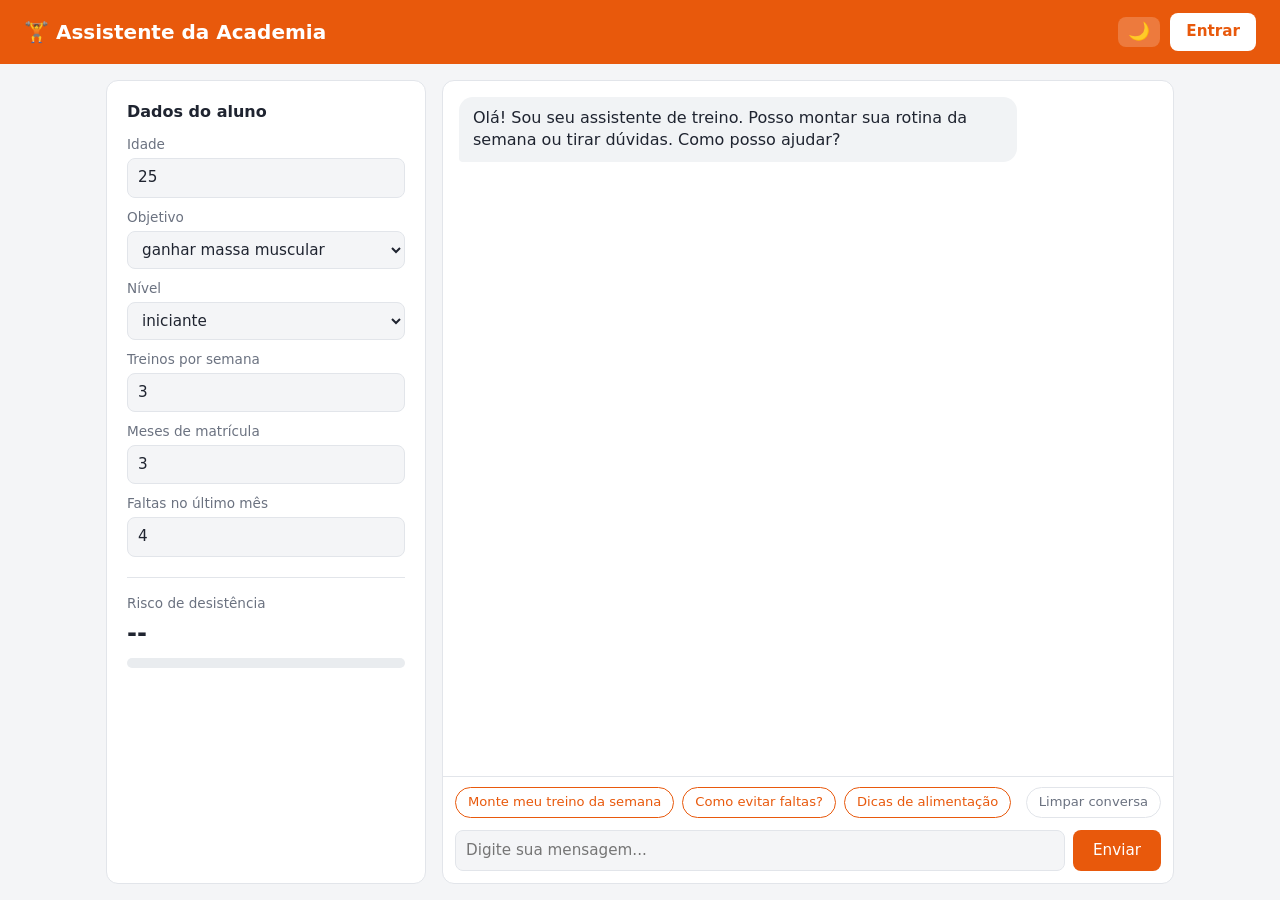
==== public/index.html @ 671bb498 "Criando um arquivo css e js a parte do html, para ter uma manutenção tranquila. O arquivo JS traz no" ====
<!DOCTYPE html>
<html lang="pt-BR">
<head>
<meta charset="UTF-8">
<meta name="viewport" content="width=device-width, initial-scale=1">
<title>Assistente da Academia</title>
<link rel="stylesheet" href="CSS.css">
</head>
<body>
<header>
  <div>🏋️ Assistente da Academia</div>
  <a class="btn btn-claro" href="/teste-auth">Entrar</a>
</header>

<main class="app">
  <aside class="painel">
    <h2>Dados do aluno</h2>

    <label for="idade">Idade</label>
    <input id="idade" type="number" min="14" max="90" value="25">

    <label for="objetivo">Objetivo</label>
    <select id="objetivo">
      <option>ganhar massa muscular</option>
      <option>emagrecer</option>
      <option>condicionamento</option>
      <option>saúde geral</option>
    </select>

    <label for="nivel">Nível</label>
    <select id="nivel">
      <option>iniciante</option>
      <option>intermediário</option>
      <option>avançado</option>
    </select>

    <label for="frequencia_semanal">Treinos por semana</label>
    <input id="frequencia_semanal" type="number" min="0" max="7" value="3">

    <label for="meses_matricula">Meses de matrícula</label>
    <input id="meses_matricula" type="number" min="0" max="120" value="3">

    <label for="faltas_ultimo_mes">Faltas no último mês</label>
    <input id="faltas_ultimo_mes" type="number" min="0" max="30" value="4">

    <div class="risco">
      <div class="risco-rotulo">Risco de desistência</div>
      <div id="riscoTexto" aria-live="polite">--</div>
      <div class="barra"><div id="riscoBarra"></div></div>
    </div>
  </aside>

  <section class="chat">
    <div id="mensagens" aria-live="polite">
      <div class="msg bot">Olá! Sou seu assistente de treino. Posso montar sua rotina da semana ou tirar dúvidas. Como posso ajudar?</div>
    </div>
    <form id="formChat">
      <input id="pergunta" type="text" placeholder="Digite sua mensagem..." autocomplete="off" required aria-label="Mensagem">
      <button id="enviar" type="submit">Enviar</button>
    </form>
  </section>
</main>

<script>
  const camposNumericos = ["idade", "frequencia_semanal", "meses_matricula", "faltas_ultimo_mes"];
  const camposTexto = ["objetivo", "nivel"];
  const historico = [];

  // Lê os campos; devolve null se algum número estiver vazio ou fora do limite
  function lerAluno() {
    const aluno = {};
    for (const id of camposNumericos) {
      const el = document.getElementById(id);
      const valor = Number(el.value);
      if (el.value === "" || Number.isNaN(valor) || valor < Number(el.min) || valor > Number(el.max)) {
        return null;
      }
      aluno[id] = valor;
    }
    for (const id of camposTexto) {
      aluno[id] = document.getElementById(id).value;
    }
    return aluno;
  }

  async function chamarApi(url, corpo) {
    const r = await fetch(url, {
      method: "POST",
      headers: { "Content-Type": "application/json" },
      body: JSON.stringify(corpo)
    });
    let dados = {};
    try { dados = await r.json(); } catch (_) { /* resposta sem JSON */ }
    return { ok: r.ok, dados };
  }

  function mostrarRisco(risco) {
    const texto = document.getElementById("riscoTexto");
    const barra = document.getElementById("riscoBarra");
    if (typeof risco !== "number" || Number.isNaN(risco)) {
      texto.textContent = "--";
      barra.style.width = "0";
      return;
    }
    const pct = Math.max(0, Math.min(100, Math.round(risco * 100)));
    texto.textContent = pct + "%";
    barra.style.width = pct + "%";
    barra.style.background = pct > 60 ? "#e03131" : pct > 35 ? "#f59f00" : "#2f9e44";
  }

  async function atualizarRisco() {
    const aluno = lerAluno();
    if (!aluno) { mostrarRisco(null); return; }
    try {
      const { ok, dados } = await chamarApi("/api/risco", { aluno });
      mostrarRisco(ok ? dados.risco : null);
    } catch (_) {
      mostrarRisco(null);
    }
  }

  function adicionarMensagem(texto, tipo) {
    const div = document.createElement("div");
    div.className = "msg " + tipo;
    div.textContent = texto;            // textContent evita injeção de HTML
    const area = document.getElementById("mensagens");
    area.appendChild(div);
    area.scrollTop = area.scrollHeight;
    return div;
  }

  document.getElementById("formChat").addEventListener("submit", async (e) => {
    e.preventDefault();
    const campo = document.getElementById("pergunta");
    const botao = document.getElementById("enviar");
    const texto = campo.value.trim();
    if (!texto) return;

    const aluno = lerAluno();
    if (!aluno) {
      adicionarMensagem("Confira os dados do aluno: há campos vazios ou fora do limite.", "bot erro");
      return;
    }

    adicionarMensagem(texto, "user");
    historico.push({ role: "user", content: texto });
    campo.value = "";
    botao.disabled = true;
    const aguardando = adicionarMensagem("Pensando...", "bot");

    try {
      const { ok, dados } = await chamarApi("/api/chat", { aluno, historico });
      if (!ok) throw new Error(dados.erro || "Erro no servidor");
      aguardando.textContent = dados.resposta;
      historico.push({ role: "assistant", content: dados.resposta });
      mostrarRisco(dados.risco);
    } catch (err) {
      aguardando.textContent = "Ops, algo deu errado: " + err.message;
      aguardando.classList.add("erro");
      historico.pop();                  // remove a pergunta que não foi respondida
    } finally {
      botao.disabled = false;
      campo.focus();
      document.getElementById("mensagens").scrollTop = document.getElementById("mensagens").scrollHeight;
    }
  });

  [...camposNumericos, ...camposTexto].forEach(id => {
    const el = document.getElementById(id);
    el.addEventListener("change", atualizarRisco);
    el.addEventListener("input", atualizarRisco);
  });
  atualizarRisco();
</script>
<script src="visual.js"></script>
</body>
</html>
---- public/CSS.css ----
/* ===== Base ===== */
:root {
  --laranja: #e8590c;
  --laranja-escuro: #c24a08;
  --fundo: #f4f5f7;
  --card: #ffffff;
  --borda: #e2e5ea;
  --texto: #1f2430;
  --suave: #6b7280;
  --altura-topo: 64px;
}

* { box-sizing: border-box; }

body {
  margin: 0;
  min-height: 100vh;
  display: flex;
  flex-direction: column;
  font-family: system-ui, -apple-system, "Segoe UI", Roboto, sans-serif;
  background: var(--fundo);
  color: var(--texto);
  line-height: 1.4;
}

h2 { font-size: 1rem; margin: 0 0 12px; }

label {
  display: block;
  font-size: 0.85rem;
  color: var(--suave);
  margin: 10px 0 4px;
}

input, select {
  width: 100%;
  padding: 8px 10px;
  border: 1px solid var(--borda);
  border-radius: 8px;
  background: var(--fundo);
  color: var(--texto);
  font: inherit;
  font-size: 0.95rem;
}

input:focus-visible, select:focus-visible, button:focus-visible, .btn:focus-visible {
  outline: 2px solid var(--laranja);
  outline-offset: 2px;
}

/* ===== Botões ===== */
button, .btn {
  display: inline-block;
  background: var(--laranja);
  color: #fff;
  border: 0;
  border-radius: 8px;
  padding: 10px 20px;
  font: inherit;
  font-size: 0.95rem;
  text-align: center;
  text-decoration: none;
  cursor: pointer;
}
button:hover, .btn:hover { background: var(--laranja-escuro); }
button:disabled { opacity: .6; cursor: not-allowed; }

.btn-claro { background: #fff; color: var(--laranja); font-weight: 600; padding: 8px 16px; }
.btn-claro:hover { background: #fff3ea; }

.btn-secundario { background: var(--suave); }
.btn-secundario:hover { background: #4b5563; }

/* ===== Topo ===== */
header {
  height: var(--altura-topo);
  background: var(--laranja);
  color: #fff;
  padding: 0 24px;
  font-size: 1.25rem;
  font-weight: 600;
  display: flex;
  justify-content: space-between;
  align-items: center;
  flex-shrink: 0;
}

/* ===== Página principal (chat) ===== */
main.app {
  flex: 1;
  width: 100%;
  max-width: 1100px;
  margin: 0 auto;
  padding: 16px;
  display: grid;
  grid-template-columns: 320px 1fr;
  gap: 16px;
  height: calc(100vh - var(--altura-topo));
  height: calc(100dvh - var(--altura-topo));
  min-height: 0;
}

.painel, .chat, .card {
  background: var(--card);
  border: 1px solid var(--borda);
  border-radius: 12px;
}

.painel { padding: 20px; overflow-y: auto; }

.risco { margin-top: 20px; padding-top: 16px; border-top: 1px solid var(--borda); }
.risco-rotulo { font-size: 0.85rem; color: var(--suave); }
#riscoTexto { font-size: 1.5rem; font-weight: 700; margin: 4px 0 8px; }
.barra { height: 10px; background: #e9ecef; border-radius: 999px; overflow: hidden; }
#riscoBarra { height: 100%; width: 0; background: #2f9e44; border-radius: 999px; transition: width .3s, background .3s; }

.chat { display: flex; flex-direction: column; min-height: 0; overflow: hidden; }

#mensagens {
  flex: 1;
  min-height: 0;
  overflow-y: auto;
  padding: 16px;
  display: flex;
  flex-direction: column;
  gap: 10px;
}

.msg {
  max-width: 80%;
  padding: 10px 14px;
  border-radius: 14px;
  white-space: pre-wrap;
  overflow-wrap: anywhere;
}
.msg.bot { align-self: flex-start; background: #f1f3f5; border-bottom-left-radius: 4px; }
.msg.user { align-self: flex-end; background: var(--laranja); color: #fff; border-bottom-right-radius: 4px; }
.msg.erro { background: #fee2e2; color: #991b1b; }

#formChat {
  display: flex;
  gap: 8px;
  padding: 12px;
  border-top: 1px solid var(--borda);
}
#formChat input { flex: 1; width: auto; }

/* ===== Página de autenticação ===== */
main.auth {
  width: 100%;
  max-width: 500px;
  margin: 30px auto;
  padding: 0 16px;
}
.card { padding: 20px; margin-bottom: 20px; }
.card button { width: 100%; margin-top: 10px; }
.card button.btn-secundario { width: auto; margin-top: 6px; }
.card input { margin-bottom: 10px; }

.feedback { margin-top: 10px; padding: 10px 12px; border-radius: 8px; font-size: 0.9rem; display: none; }
.feedback.sucesso { background: #dcfce7; color: #166534; border: 1px solid #86efac; }
.feedback.erro { background: #fee2e2; color: #991b1b; border: 1px solid #fca5a5; }
.feedback.processando { background: #eef2ff; color: #3730a3; border: 1px solid #c7d2fe; }

.aviso { font-size: 0.8rem; color: var(--suave); margin-top: 20px; border-top: 1px solid var(--borda); padding-top: 12px; font-style: italic; }

/* ===== Celular ===== */
@media (max-width: 760px) {
  header { padding: 0 16px; font-size: 1.05rem; }
  main.app { grid-template-columns: 1fr; height: auto; }
  .painel { overflow: visible; }
  .chat { height: 70vh; min-height: 420px; }
  .msg { max-width: 90%; }
}

/* ===== Melhorias visuais (visual.js) ===== */
.acoes { display: flex; align-items: center; gap: 10px; }
.btn-icone { background: rgba(255,255,255,.2); padding: 6px 10px; font-size: 1.1rem; line-height: 1; }
.btn-icone:hover { background: rgba(255,255,255,.35); }

#mensagens { scroll-behavior: smooth; }
.msg { animation: entrar .25s ease-out; }
@keyframes entrar { from { opacity: 0; transform: translateY(6px); } to { opacity: 1; transform: none; } }

/* "digitando..." com três pontinhos */
.msg.digitando { font-size: 0; min-width: 64px; }
.msg.digitando::after {
  content: "● ● ●";
  font-size: 0.9rem;
  letter-spacing: 2px;
  color: var(--suave);
  animation: piscar 1.2s infinite;
}
@keyframes piscar { 0%, 100% { opacity: .25; } 50% { opacity: 1; } }

/* Nível de risco */
.risco-nivel { margin-top: 8px; font-size: 0.85rem; font-weight: 600; min-height: 1.2em; }
.risco-nivel.nivel-baixo { color: #2f9e44; }
.risco-nivel.nivel-moderado { color: #e67700; }
.risco-nivel.nivel-alto { color: #e03131; }

/* Sugestões rápidas */
.sugestoes { display: flex; flex-wrap: wrap; gap: 8px; padding: 10px 12px 0; border-top: 1px solid var(--borda); }
.chip {
  background: transparent;
  color: var(--laranja);
  border: 1px solid var(--laranja);
  border-radius: 999px;
  padding: 5px 12px;
  font-size: 0.82rem;
}
.chip:hover { background: var(--laranja); color: #fff; }
.chip-limpar { margin-left: auto; color: var(--suave); border-color: var(--borda); }
.chip-limpar:hover { background: var(--suave); border-color: var(--suave); }
.sugestoes + #formChat { border-top: 0; }

/* Tema escuro */
:root[data-tema="escuro"] {
  --fundo: #14161b;
  --card: #1d2027;
  --borda: #2f343e;
  --texto: #e7e9ee;
  --suave: #9aa1ae;
  color-scheme: dark;
}
:root[data-tema="escuro"] .msg.bot { background: #2a2e37; }
:root[data-tema="escuro"] .msg.erro { background: #4a1d1d; color: #fecaca; }
:root[data-tema="escuro"] .barra { background: #2f343e; }
:root[data-tema="escuro"] .btn-claro { background: #fff; }

@media (prefers-reduced-motion: reduce) {
  .msg, .msg.digitando::after { animation: none; }
  #riscoBarra { transition: none; }
  #mensagens { scroll-behavior: auto; }
}
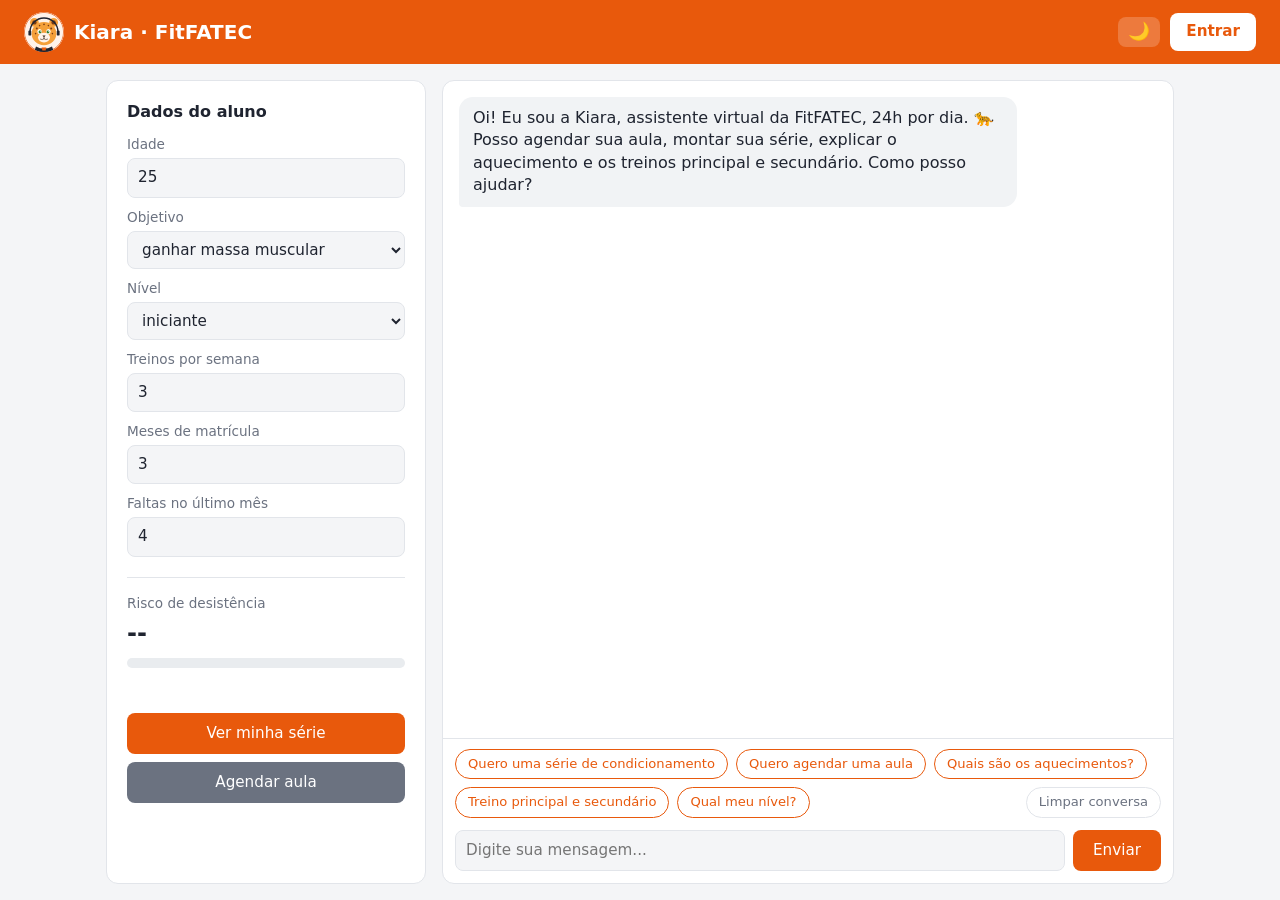
==== commit a2ab873d: "O que foi mudado no projeto FitFATEC e por quê" ====
--- a/public/index.html
+++ b/public/index.html
@@ -3,12 +3,12 @@
 <head>
 <meta charset="UTF-8">
 <meta name="viewport" content="width=device-width, initial-scale=1">
-<title>Assistente da Academia</title>
+<title>Kiara — Assistente Virtual FitFATEC</title>
 <link rel="stylesheet" href="CSS.css">
 </head>
 <body>
 <header>
-  <div>🏋️ Assistente da Academia</div>
+  <div class="marca"><img src="img/kiara.svg" alt="Kiara, mascote da FitFATEC" width="40" height="40"> <span>Kiara · FitFATEC</span></div>
   <a class="btn btn-claro" href="/teste-auth">Entrar</a>
 </header>
 
@@ -48,11 +48,16 @@
       <div id="riscoTexto" aria-live="polite">--</div>
       <div class="barra"><div id="riscoBarra"></div></div>
     </div>
+
+    <div class="acoes-painel">
+      <button type="button" id="btnSerie">Ver minha série</button>
+      <button type="button" id="btnAgendar" class="btn-secundario">Agendar aula</button>
+    </div>
   </aside>
 
   <section class="chat">
     <div id="mensagens" aria-live="polite">
-      <div class="msg bot">Olá! Sou seu assistente de treino. Posso montar sua rotina da semana ou tirar dúvidas. Como posso ajudar?</div>
+      <div class="msg bot">Oi! Eu sou a Kiara, assistente virtual da FitFATEC, 24h por dia. 🐆 Posso agendar sua aula, montar sua série, explicar o aquecimento e os treinos principal e secundário. Como posso ajudar?</div>
     </div>
     <form id="formChat">
       <input id="pergunta" type="text" placeholder="Digite sua mensagem..." autocomplete="off" required aria-label="Mensagem">
@@ -172,6 +177,104 @@
   });
   atualizarRisco();
 </script>
+
+<dialog id="dlgAgenda" aria-labelledby="tituloAgenda">
+  <form id="formAgenda" method="dialog">
+    <h2 id="tituloAgenda">Agendar aula</h2>
+    <label for="agMatricula">Matrícula</label>
+    <input id="agMatricula" type="text" inputmode="numeric" pattern="\d{4,12}" placeholder="Ex.: 20260001" required>
+    <label for="agData">Data</label>
+    <input id="agData" type="date" required>
+    <label for="agModalidade">Modalidade</label>
+    <select id="agModalidade">
+      <option>musculação</option><option>funcional</option><option>aeróbico</option>
+    </select>
+    <label for="agHorario">Horário</label>
+    <select id="agHorario" required><option value="">Escolha a data primeiro</option></select>
+    <div id="agMsg" class="feedback" role="status"></div>
+    <div class="botoes-dialog">
+      <button type="submit" id="agConfirmar">Confirmar</button>
+      <button type="button" id="agFechar" class="btn-secundario">Fechar</button>
+    </div>
+  </form>
+</dialog>
+
+<script>
+  // ---- Minha série (aquecimento + treino principal + secundário) ----
+  function formatarSerie(s) {
+    const linhas = x => x.exercicios.map(e =>
+      "• " + e.exercicio + ": " + e.series + "x " + e.repeticoes + (e.descanso_s ? " (descanso " + e.descanso_s + "s)" : "")).join("\n");
+    const aq = s.aquecimento.map(a => "• " + a.nome + " (" + a.duracao_min + " min)").join("\n");
+    return "Sua série (" + s.nivel + " · " + s.objetivo + "):\n\nAquecimento:\n" + aq +
+      "\n\nTreino principal — " + s.principal.foco + ":\n" + linhas(s.principal) +
+      "\n\nTreino secundário — " + s.secundario.foco + ":\n" + linhas(s.secundario);
+  }
+  document.getElementById("btnSerie").addEventListener("click", async () => {
+    const aluno = lerAluno();
+    if (!aluno) { adicionarMensagem("Confira os dados do aluno: há campos vazios ou fora do limite.", "bot erro"); return; }
+    try {
+      const r = await fetch("/api/serie?nivel=" + encodeURIComponent(aluno.nivel) + "&objetivo=" + encodeURIComponent(aluno.objetivo));
+      adicionarMensagem(formatarSerie(await r.json()), "bot");
+    } catch (_) { adicionarMensagem("Não consegui buscar sua série agora.", "bot erro"); }
+  });
+
+  // ---- Agendar aula ----
+  const dlg = document.getElementById("dlgAgenda");
+  const agData = document.getElementById("agData");
+  const agHorario = document.getElementById("agHorario");
+  const agMsg = document.getElementById("agMsg");
+
+  function iso(d) { return d.getFullYear() + "-" + String(d.getMonth() + 1).padStart(2, "0") + "-" + String(d.getDate()).padStart(2, "0"); }
+  function feedback(txt, tipo) { agMsg.textContent = txt; agMsg.className = "feedback " + tipo; agMsg.style.display = txt ? "block" : "none"; }
+
+  async function carregarHorarios() {
+    if (!agData.value) return;
+    agHorario.innerHTML = "<option value=''>Carregando...</option>";
+    try {
+      const r = await fetch("/api/horarios?data=" + agData.value);
+      const d = await r.json();
+      if (!r.ok) throw new Error(d.erro);
+      agHorario.innerHTML = "";
+      d.horarios.forEach(h => {
+        const o = document.createElement("option");
+        o.value = h.horario;
+        o.textContent = h.horario + (h.vagas ? " — " + h.vagas + " vagas" : " — lotado");
+        o.disabled = h.vagas === 0;
+        agHorario.appendChild(o);
+      });
+    } catch (e) {
+      agHorario.innerHTML = "<option value=''>Indisponível</option>";
+      feedback(e.message || "Erro ao consultar horários.", "erro");
+    }
+  }
+
+  document.getElementById("btnAgendar").addEventListener("click", () => {
+    const hoje = new Date(), max = new Date(); max.setDate(max.getDate() + 30);
+    agData.min = iso(hoje); agData.max = iso(max);
+    feedback("", "");
+    dlg.showModal();
+  });
+  document.getElementById("agFechar").addEventListener("click", () => dlg.close());
+  agData.addEventListener("change", carregarHorarios);
+
+  document.getElementById("formAgenda").addEventListener("submit", async (e) => {
+    e.preventDefault();
+    const botao = document.getElementById("agConfirmar");
+    botao.disabled = true;
+    try {
+      const { ok, dados } = await chamarApi("/api/agendar", {
+        matricula: document.getElementById("agMatricula").value.trim(),
+        data: agData.value,
+        horario: agHorario.value,
+        modalidade: document.getElementById("agModalidade").value
+      });
+      if (!ok) throw new Error(dados.erro || "Erro ao agendar.");
+      dlg.close();
+      adicionarMensagem(dados.mensagem + " Te espero lá! 🐆", "bot");
+    } catch (err) { feedback(err.message, "erro"); }
+    finally { botao.disabled = false; }
+  });
+</script>
 <script src="visual.js"></script>
 </body>
 </html>
--- a/public/CSS.css
+++ b/public/CSS.css
@@ -233,3 +233,13 @@
   #riscoBarra { transition: none; }
   #mensagens { scroll-behavior: auto; }
 }
+
+/* ===== Kiara (persona) e agendamento ===== */
+.marca { display: flex; align-items: center; gap: 10px; }
+.marca img { border-radius: 50%; background: #fff; }
+.acoes-painel { display: grid; gap: 8px; margin-top: 20px; }
+dialog { border: 1px solid var(--borda); border-radius: 12px; background: var(--card); color: var(--texto); padding: 20px; width: min(420px, 92vw); }
+dialog::backdrop { background: rgba(0, 0, 0, .5); }
+dialog h2 { margin-bottom: 4px; }
+.botoes-dialog { display: flex; gap: 8px; margin-top: 14px; }
+.botoes-dialog button { flex: 1; }
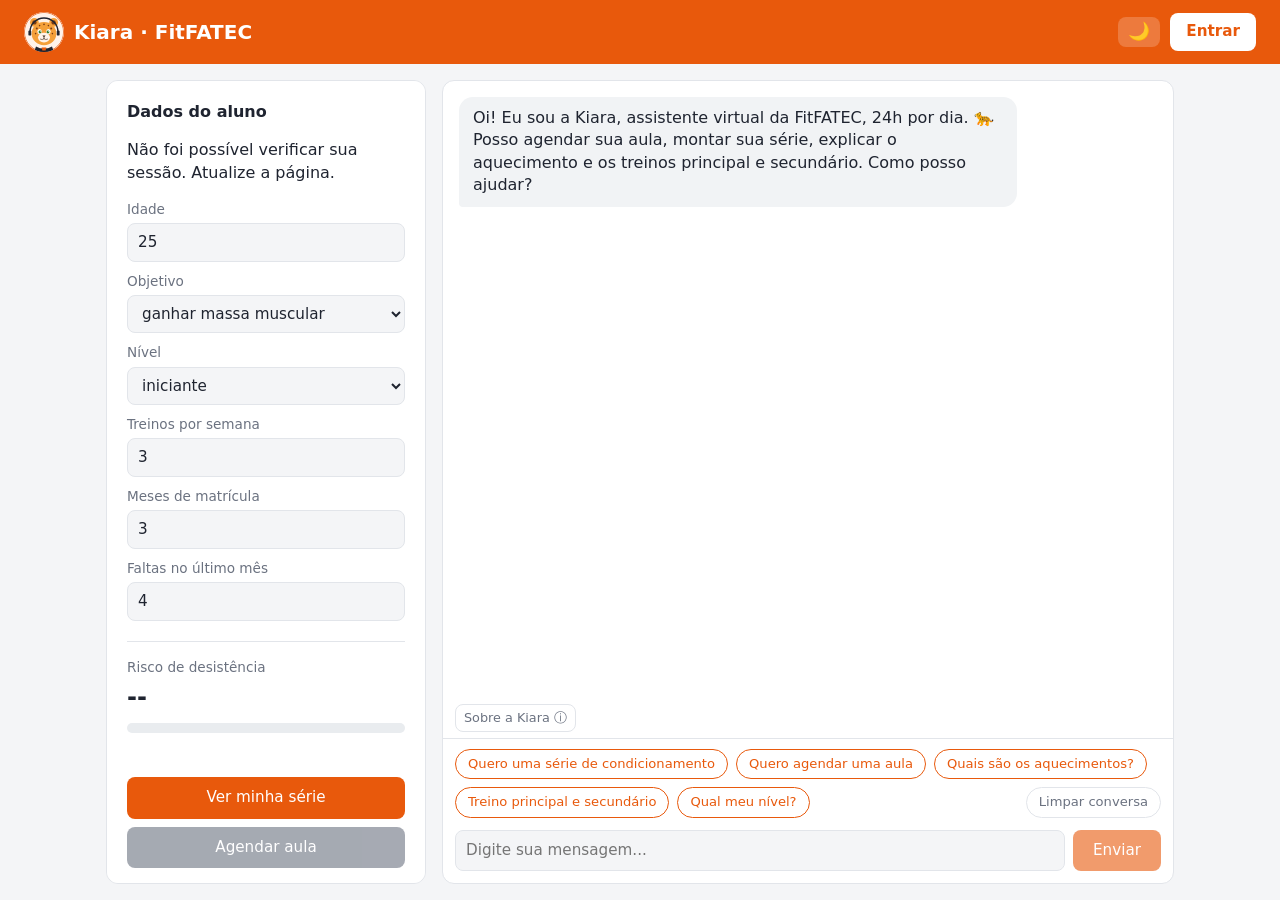
==== commit 9c6f362b: "Refatora estrutura do FitFATEC e aprimora assistente Kiara" ====
--- a/public/index.html
+++ b/public/index.html
@@ -5,16 +5,18 @@
 <meta name="viewport" content="width=device-width, initial-scale=1">
 <title>Kiara — Assistente Virtual FitFATEC</title>
 <link rel="stylesheet" href="CSS.css">
+<link rel="stylesheet" href="kiara-ajustes.css">
 </head>
 <body>
 <header>
   <div class="marca"><img src="img/kiara.svg" alt="Kiara, mascote da FitFATEC" width="40" height="40"> <span>Kiara · FitFATEC</span></div>
-  <a class="btn btn-claro" href="/teste-auth">Entrar</a>
+  <a class="btn btn-claro" id="linkConta" href="/conta">Entrar</a>
 </header>
 
 <main class="app">
   <aside class="painel">
     <h2>Dados do aluno</h2>
+    <p id="estadoSessao" role="status">Verificando sua sessão...</p>
 
     <label for="idade">Idade</label>
     <input id="idade" type="number" min="14" max="90" value="25">
@@ -51,7 +53,7 @@
 
     <div class="acoes-painel">
       <button type="button" id="btnSerie">Ver minha série</button>
-      <button type="button" id="btnAgendar" class="btn-secundario">Agendar aula</button>
+      <button type="button" id="btnAgendar" class="btn-secundario" disabled>Agendar aula</button>
     </div>
   </aside>
 
@@ -59,9 +61,13 @@
     <div id="mensagens" aria-live="polite">
       <div class="msg bot">Oi! Eu sou a Kiara, assistente virtual da FitFATEC, 24h por dia. 🐆 Posso agendar sua aula, montar sua série, explicar o aquecimento e os treinos principal e secundário. Como posso ajudar?</div>
     </div>
+    <div class="informacoes-kiara">
+      <button type="button" id="btnSobreKiara" class="btn-sobre-kiara" aria-haspopup="dialog">Sobre a Kiara <span aria-hidden="true">ⓘ</span></button>
+      <span id="modoKiara" role="status" aria-live="polite" hidden></span>
+    </div>
     <form id="formChat">
       <input id="pergunta" type="text" placeholder="Digite sua mensagem..." autocomplete="off" required aria-label="Mensagem">
-      <button id="enviar" type="submit">Enviar</button>
+      <button id="enviar" type="submit" disabled>Enviar</button>
     </form>
   </section>
 </main>
@@ -70,6 +76,36 @@
   const camposNumericos = ["idade", "frequencia_semanal", "meses_matricula", "faltas_ultimo_mes"];
   const camposTexto = ["objetivo", "nivel"];
   const historico = [];
+  let usuarioSessao = null;
+
+  async function carregarSessao() {
+    const status = document.getElementById("estadoSessao");
+    const link = document.getElementById("linkConta");
+    const enviar = document.getElementById("enviar");
+    const agendar = document.getElementById("btnAgendar");
+    try {
+      const r = await fetch("/api/me", { credentials: "same-origin" });
+      const d = await r.json();
+      usuarioSessao = r.ok ? d.usuario : null;
+      if (usuarioSessao) {
+        status.textContent = "Olá, " + usuarioSessao.nome +
+          "! Matrícula: " + (usuarioSessao.matricula || "em atualização");
+        link.textContent = "Minha conta";
+        enviar.disabled = false;
+        agendar.disabled = false;
+      } else {
+        status.textContent = "Entre na sua conta para conversar e agendar aulas.";
+        link.textContent = "Entrar";
+        enviar.disabled = true;
+        agendar.disabled = true;
+      }
+    } catch (_) {
+      usuarioSessao = null;
+      status.textContent = "Não foi possível verificar sua sessão. Atualize a página.";
+      enviar.disabled = true;
+      agendar.disabled = true;
+    }
+  }
 
   // Lê os campos; devolve null se algum número estiver vazio ou fora do limite
   function lerAluno() {
@@ -129,8 +165,11 @@
     div.className = "msg " + tipo;
     div.textContent = texto;            // textContent evita injeção de HTML
     const area = document.getElementById("mensagens");
+    // A nova resposta não deve arrancar o usuário de mensagens antigas.
+    const estavaNoFim = area.scrollHeight - area.scrollTop - area.clientHeight < 120;
     area.appendChild(div);
-    area.scrollTop = area.scrollHeight;
+    // Se o próprio usuário enviou uma mensagem, ele espera vê-la no fim.
+    if (tipo === "user" || estavaNoFim) area.scrollTop = area.scrollHeight;
     return div;
   }
 
@@ -140,6 +179,10 @@
     const botao = document.getElementById("enviar");
     const texto = campo.value.trim();
     if (!texto) return;
+    if (!usuarioSessao) {
+      adicionarMensagem("Faça login para conversar com a Kiara.", "bot erro");
+      return;
+    }
 
     const aluno = lerAluno();
     if (!aluno) {
@@ -152,21 +195,38 @@
     campo.value = "";
     botao.disabled = true;
     const aguardando = adicionarMensagem("Pensando...", "bot");
-
-    try {
+    const indicadorModo = document.getElementById("modoKiara");
+    indicadorModo.hidden = true; // não mostrar o estado da resposta anterior enquanto processa
+
+    try {
+      // Limita o histórico para evitar mensagens enormes e manter o chat responsivo.
+      if (historico.length > 20) historico.splice(0, historico.length - 20);
       const { ok, dados } = await chamarApi("/api/chat", { aluno, historico });
-      if (!ok) throw new Error(dados.erro || "Erro no servidor");
+      if (!ok) {
+        if (dados.erro === "Não autenticado.") {
+          await carregarSessao();
+        }
+        throw new Error(dados.erro || "Erro no servidor");
+      }
       aguardando.textContent = dados.resposta;
       historico.push({ role: "assistant", content: dados.resposta });
       mostrarRisco(dados.risco);
+      const estadoKiara = document.getElementById("modoKiara");
+      // Indicador da resposta recebida. Não atribui Gemini a respostas locais.
+      // Informações sobre fornecedores de IA ficam em "Sobre a Kiara".
+      const comIa = dados.modo === "gemini";
+      estadoKiara.hidden = false;
+      estadoKiara.dataset.modo = comIa ? "ia" : "offline";
+      estadoKiara.textContent = comIa ? "IA ativa" : "Modo offline";
     } catch (err) {
       aguardando.textContent = "Ops, algo deu errado: " + err.message;
       aguardando.classList.add("erro");
       historico.pop();                  // remove a pergunta que não foi respondida
     } finally {
-      botao.disabled = false;
+      botao.disabled = !usuarioSessao;
       campo.focus();
-      document.getElementById("mensagens").scrollTop = document.getElementById("mensagens").scrollHeight;
+      // A rolagem do histórico é administrada pelo visual.js,
+      // respeitando quem está lendo mensagens anteriores.
     }
   });
 
@@ -176,13 +236,21 @@
     el.addEventListener("input", atualizarRisco);
   });
   atualizarRisco();
+  carregarSessao();
 </script>
+
+<dialog id="dlgSobreKiara" aria-labelledby="tituloSobreKiara" class="dlg-sobre-kiara">
+  <h2 id="tituloSobreKiara">Sobre a Kiara</h2>
+  <p>A Kiara é a assistente virtual criada para o projeto FitFATEC. Sua experiência, integração com o sistema e seleção de exercícios são desenvolvidas pela equipe do projeto.</p>
+  <p>Para conversar, ela utiliza modelos de inteligência artificial Gemini, fornecidos pelo Google, e uma biblioteca licenciada de exercícios. Quando a IA não está disponível, pode utilizar respostas predefinidas.</p>
+  <p>As sugestões de treino não substituem orientação profissional. Os exercícios incluídos no catálogo ampliado seguem os avisos de licença e atribuição documentados no projeto.</p>
+  <button type="button" id="fecharSobreKiara">Fechar</button>
+</dialog>
 
 <dialog id="dlgAgenda" aria-labelledby="tituloAgenda">
   <form id="formAgenda" method="dialog">
     <h2 id="tituloAgenda">Agendar aula</h2>
-    <label for="agMatricula">Matrícula</label>
-    <input id="agMatricula" type="text" inputmode="numeric" pattern="\d{4,12}" placeholder="Ex.: 20260001" required>
+    <p id="agAluno" role="status">Sua conta será identificada automaticamente.</p>
     <label for="agData">Data</label>
     <input id="agData" type="date" required>
     <label for="agModalidade">Modalidade</label>
@@ -200,6 +268,10 @@
 </dialog>
 
 <script>
+  const sobreKiara = document.getElementById("dlgSobreKiara");
+  document.getElementById("btnSobreKiara").addEventListener("click", () => sobreKiara.showModal());
+  document.getElementById("fecharSobreKiara").addEventListener("click", () => sobreKiara.close());
+
   // ---- Minha série (aquecimento + treino principal + secundário) ----
   function formatarSerie(s) {
     const linhas = x => x.exercicios.map(e =>
@@ -249,6 +321,9 @@
   }
 
   document.getElementById("btnAgendar").addEventListener("click", () => {
+    if (!usuarioSessao) { adicionarMensagem("Entre na sua conta para agendar uma aula.", "bot erro"); return; }
+    document.getElementById("agAluno").textContent = "Agendamento para " +
+      usuarioSessao.nome + " (matrícula " + (usuarioSessao.matricula || "indisponível") + ")";
     const hoje = new Date(), max = new Date(); max.setDate(max.getDate() + 30);
     agData.min = iso(hoje); agData.max = iso(max);
     feedback("", "");
@@ -263,7 +338,6 @@
     botao.disabled = true;
     try {
       const { ok, dados } = await chamarApi("/api/agendar", {
-        matricula: document.getElementById("agMatricula").value.trim(),
         data: agData.value,
         horario: agHorario.value,
         modalidade: document.getElementById("agModalidade").value
--- a/public/kiara-ajustes.css
+++ b/public/kiara-ajustes.css
@@ -0,0 +1,90 @@
+/* Estado técnico simplificado, sem perder a transparência da autoria da IA. */
+.informacoes-kiara { padding: 0 12px 6px; display: flex; justify-content: space-between; gap: 12px; align-items: center; }
+.btn-sobre-kiara { color: var(--suave); font-size: .8rem; padding: 4px 8px; border: 1px solid var(--borda); background: transparent; }
+.btn-sobre-kiara:hover { background: var(--fundo); color: var(--texto); }
+#modoKiara:not([hidden]) { font-size: .8rem; color: var(--suave); }
+.dlg-sobre-kiara { width: min(90vw, 480px); padding: 22px; border: 1px solid var(--borda); border-radius: 12px; background: var(--card); color: var(--texto); }
+.dlg-sobre-kiara::backdrop { background: rgba(0,0,0,.65); }
+
+#modoKiara[data-modo="ia"]::before { content: "● "; color: #3fb86d; }
+#modoKiara[data-modo="offline"]::before { content: "● "; color: #e6aa4d; }
+
+
+/* ===== Chat ancorado: somente o histórico rola ===== */
+/* Esta folha é carregada apenas na página inicial (index.html). */
+@media (min-width: 761px) {
+  body {
+    height: 100vh;
+    height: 100dvh;
+    min-height: 0;
+    overflow: hidden; /* a página inteira não desce a cada resposta */
+  }
+  main.app {
+    flex: 1 1 auto;
+    height: auto;
+    min-height: 0;
+    grid-template-rows: minmax(0, 1fr);
+  }
+  main.app > .painel,
+  main.app > .chat {
+    height: 100%;
+    min-height: 0;
+  }
+  main.app > .painel {
+    overflow-y: auto; /* independente do chat */
+    overscroll-behavior: contain;
+  }
+}
+
+.chat {
+  display: flex;
+  flex-direction: column;
+  min-height: 0;
+  overflow: hidden;
+}
+.mensagens-viewport {
+  flex: 1 1 auto;
+  min-height: 0;
+  min-width: 0;
+  position: relative;
+  display: flex;
+  overflow: hidden;
+}
+.chat #mensagens {
+  flex: 1 1 auto;
+  height: 100%;
+  min-height: 0;
+  min-width: 0;
+  overflow-y: auto;
+  overscroll-behavior-y: contain;
+  scroll-behavior: auto; /* apenas o botão Voltar à conversa anima a rolagem */
+}
+.chat #mensagens .msg { flex-shrink: 0; }
+.chat .informacoes-kiara,
+.chat .sugestoes,
+.chat #formChat { flex: 0 0 auto; }
+.chat .sugestoes { max-height: 110px; overflow-y: auto; }
+
+.btn-voltar-fim {
+  position: absolute;
+  bottom: 14px;
+  right: 20px;
+  z-index: 2;
+  width: auto;
+  padding: 7px 13px;
+  border-radius: 999px;
+  border: 1px solid var(--laranja);
+  color: var(--texto);
+  background: var(--card);
+  box-shadow: 0 2px 10px rgba(0,0,0,.14);
+  font-size: .82rem;
+}
+.btn-voltar-fim:hover { color: white; background: var(--laranja); }
+.btn-voltar-fim[hidden] { display: none !important; }
+
+@media (max-width: 760px) {
+  /* Na tela pequena, os dados do aluno continuam acessíveis acima do chat.
+     O histórico nunca aumenta a altura da página por novas mensagens. */
+  .chat { height: min(74dvh, 760px); min-height: 430px; }
+  .chat .sugestoes { max-height: 94px; }
+}
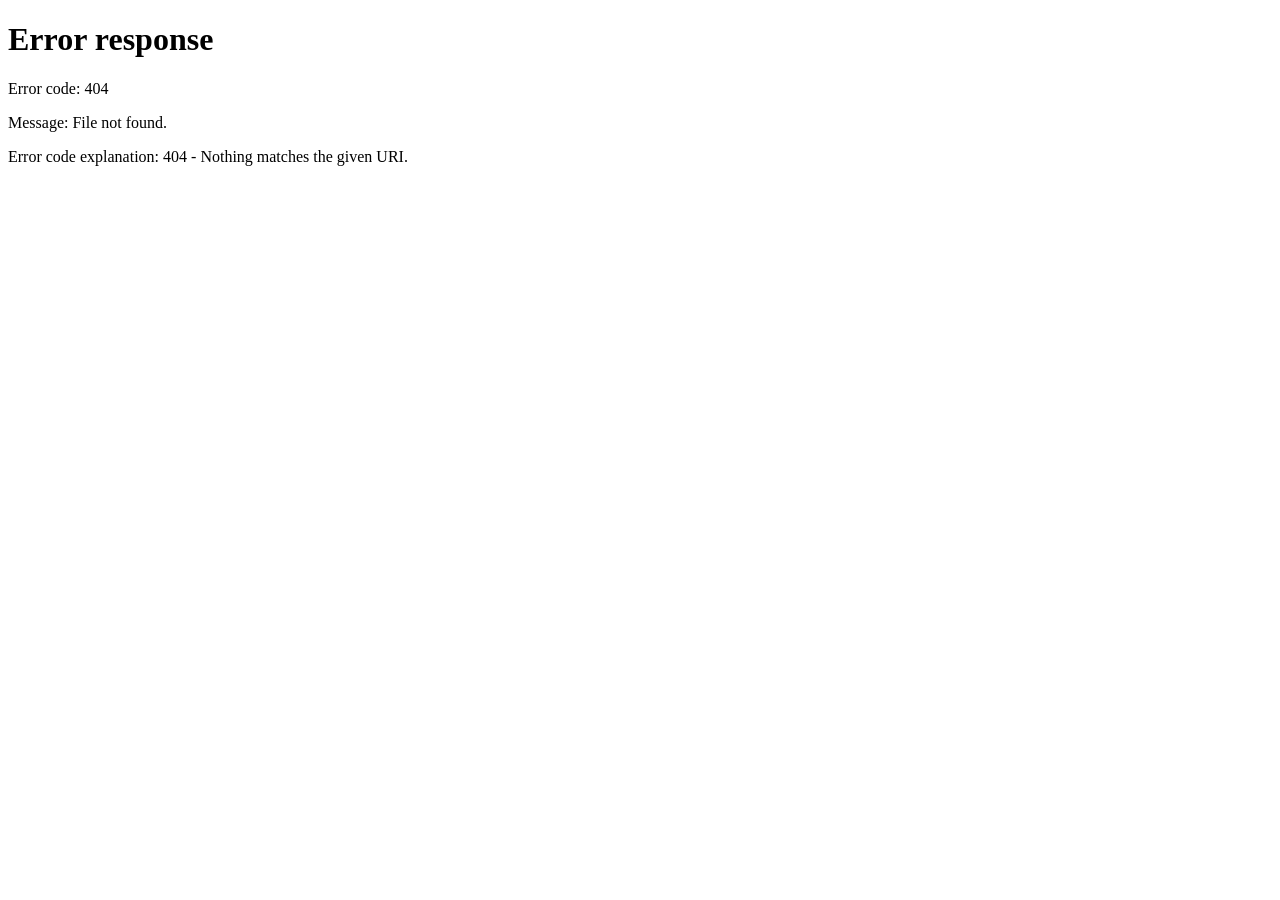
==== commit f5ec7f6b: "construcao das interfaces visuais, criacao das telas novas, agendament, treinos, login, cadastro, pe" ====
--- a/public/index.html
+++ b/public/index.html
@@ -1,354 +1,295 @@
 <!DOCTYPE html>
 <html lang="pt-BR">
 <head>
-<meta charset="UTF-8">
-<meta name="viewport" content="width=device-width, initial-scale=1">
-<title>Kiara — Assistente Virtual FitFATEC</title>
-<link rel="stylesheet" href="CSS.css">
-<link rel="stylesheet" href="kiara-ajustes.css">
+  <meta charset="UTF-8">
+  <meta name="viewport" content="width=device-width, initial-scale=1">
+  <title>Início — FitFATEC</title>
+  <link rel="stylesheet" href="CSS.css">
+  <link rel="stylesheet" href="kiara-ajustes.css">
+  <script src="visual.js" defer></script>
 </head>
 <body>
-<header>
-  <div class="marca"><img src="img/kiara.svg" alt="Kiara, mascote da FitFATEC" width="40" height="40"> <span>Kiara · FitFATEC</span></div>
-  <a class="btn btn-claro" id="linkConta" href="/conta">Entrar</a>
+
+<header class="fit-navbar">
+  <div class="fit-nav-left">
+    <a href="/index.html" class="fit-brand">
+      <img src="img/kiara-logo.png" alt="Kiara">
+      <span><span class="brand-fit">Fit</span><span class="brand-fatec">FATEC</span></span>
+    </a>
+    <div class="fit-divider-v"></div>
+    <nav class="fit-nav-links">
+      <a href="/index.html" class="fit-nav-link ativo">
+        <svg viewBox="0 0 24 24" fill="none" stroke-width="2"><path d="M3 10.5L12 3l9 7.5V20a1 1 0 0 1-1 1h-5v-6H9v6H4a1 1 0 0 1-1-1v-9.5z"/></svg>
+        Início
+      </a>
+      <a href="/pages/perfil.html" class="fit-nav-link">
+        <svg viewBox="0 0 24 24" fill="none" stroke-width="2"><path d="M20 21v-2a4 4 0 0 0-4-4H8a4 4 0 0 0-4 4v2"/><circle cx="12" cy="7" r="4"/></svg>
+        Meu perfil
+      </a>
+      <a href="/pages/treinos.html" class="fit-nav-link">
+        <svg viewBox="0 0 24 24" fill="none" stroke-width="2"><path d="M6.5 6.5v11M17.5 6.5v11M3 9v6M21 9v6M6.5 12h11"/></svg>
+        Meus treinos
+      </a>
+      <a href="/pages/agendamentos.html" class="fit-nav-link">
+        <svg viewBox="0 0 24 24" fill="none" stroke-width="2"><rect x="3" y="4" width="18" height="18" rx="2"/><line x1="16" y1="2" x2="16" y2="6"/><line x1="8" y1="2" x2="8" y2="6"/><line x1="3" y1="10" x2="21" y2="10"/></svg>
+        Agendamentos
+      </a>
+    </nav>
+  </div>
+  <div class="fit-nav-right">
+    <div class="fit-divider-v"></div>
+    <a id="navAuthBtn" href="/pages/conta.html" class="fit-btn-auth">
+      <svg width="16" height="16" viewBox="0 0 24 24" fill="none" stroke="currentColor" stroke-width="2"><path d="M15 3h4a2 2 0 0 1 2 2v14a2 2 0 0 1-2 2h-4"/><polyline points="10 17 15 12 10 7"/><line x1="15" y1="12" x2="3" y2="12"/></svg>
+      <span>Entrar</span>
+    </a>
+  </div>
 </header>
 
-<main class="app">
-  <aside class="painel">
-    <h2>Dados do aluno</h2>
-    <p id="estadoSessao" role="status">Verificando sua sessão...</p>
-
-    <label for="idade">Idade</label>
-    <input id="idade" type="number" min="14" max="90" value="25">
-
-    <label for="objetivo">Objetivo</label>
-    <select id="objetivo">
-      <option>ganhar massa muscular</option>
-      <option>emagrecer</option>
-      <option>condicionamento</option>
-      <option>saúde geral</option>
-    </select>
-
-    <label for="nivel">Nível</label>
-    <select id="nivel">
-      <option>iniciante</option>
-      <option>intermediário</option>
-      <option>avançado</option>
-    </select>
-
-    <label for="frequencia_semanal">Treinos por semana</label>
-    <input id="frequencia_semanal" type="number" min="0" max="7" value="3">
-
-    <label for="meses_matricula">Meses de matrícula</label>
-    <input id="meses_matricula" type="number" min="0" max="120" value="3">
-
-    <label for="faltas_ultimo_mes">Faltas no último mês</label>
-    <input id="faltas_ultimo_mes" type="number" min="0" max="30" value="4">
-
-    <div class="risco">
-      <div class="risco-rotulo">Risco de desistência</div>
-      <div id="riscoTexto" aria-live="polite">--</div>
-      <div class="barra"><div id="riscoBarra"></div></div>
-    </div>
-
-    <div class="acoes-painel">
-      <button type="button" id="btnSerie">Ver minha série</button>
-      <button type="button" id="btnAgendar" class="btn-secundario" disabled>Agendar aula</button>
-    </div>
-  </aside>
-
+<main class="fit-container fit-grid-3col">
+  <!-- COLUNA ESQUERDA -->
+  <section class="fit-col-stack">
+    <div class="fit-card">
+      <div class="fit-card-header">
+        <h2 class="fit-card-title">
+          <svg width="20" height="20" viewBox="0 0 24 24" fill="none" stroke-width="2"><path d="M20 21v-2a4 4 0 0 0-4-4H8a4 4 0 0 0-4 4v2"/><circle cx="12" cy="7" r="4"/></svg>
+          Dados do aluno
+        </h2>
+      </div>
+
+      <div class="fit-info-row">
+        <svg class="fit-info-icon" viewBox="0 0 24 24" fill="none" stroke="currentColor" stroke-width="1.8"><rect x="3" y="5" width="18" height="14" rx="2"/><circle cx="9" cy="11" r="2"/><path d="M6 15c.7-1.5 2-2 3-2s2.3.5 3 2"/><line x1="14" y1="10" x2="18" y2="10"/><line x1="14" y1="14" x2="18" y2="14"/></svg>
+        <div class="fit-info-body">
+          <label class="fit-label" for="alunoMatricula">Matrícula</label>
+          <div class="fit-input-with-icon">
+            <input type="text" id="alunoMatricula" readonly value="20260001" style="padding-left:12px; padding-right:36px;">
+            <button type="button" class="right-btn" title="Copiar matrícula" onclick="FitApp.ui.copiarTexto(document.getElementById('alunoMatricula').value, this)">
+              <svg width="16" height="16" viewBox="0 0 24 24" fill="none" stroke="currentColor" stroke-width="2"><rect x="9" y="9" width="13" height="13" rx="2"/><path d="M5 15H4a2 2 0 0 1-2-2V4a2 2 0 0 1 2-2h9a2 2 0 0 1 2 2v1"/></svg>
+            </button>
+          </div>
+        </div>
+      </div>
+
+      <div class="fit-info-row">
+        <svg class="fit-info-icon" viewBox="0 0 24 24" fill="none" stroke="currentColor" stroke-width="1.8"><circle cx="12" cy="12" r="9"/><circle cx="12" cy="12" r="5"/><circle cx="12" cy="12" r="1.5" fill="currentColor"/></svg>
+        <div class="fit-info-body">
+          <span class="fit-label">Objetivo</span>
+          <div id="alunoObjetivo" class="fit-input-box">Ganhar massa muscular</div>
+        </div>
+      </div>
+
+      <div class="fit-info-row">
+        <svg class="fit-info-icon" viewBox="0 0 24 24" fill="none" stroke="currentColor" stroke-width="1.8"><rect x="4" y="14" width="3" height="6" rx="1"/><rect x="10.5" y="10" width="3" height="10" rx="1"/><rect x="17" y="5" width="3" height="15" rx="1"/></svg>
+        <div class="fit-info-body">
+          <span class="fit-label">Nível</span>
+          <div id="alunoNivel" class="fit-input-box">Intermediário</div>
+        </div>
+      </div>
+    </div>
+
+    <div class="fit-card">
+      <div class="fit-card-header">
+        <h2 class="fit-card-title">
+          <svg width="20" height="20" viewBox="0 0 24 24" fill="none" stroke-width="2"><rect x="3" y="4" width="18" height="18" rx="2"/><line x1="16" y1="2" x2="16" y2="6"/><line x1="8" y1="2" x2="8" y2="6"/><line x1="3" y1="10" x2="21" y2="10"/></svg>
+          Próxima aula agendada
+        </h2>
+      </div>
+
+      <a href="/pages/agendamentos.html" id="boxProximaAula" class="fit-subcard">
+        <div style="display:flex; align-items:center; gap:12px;">
+          <svg width="20" height="20" viewBox="0 0 24 24" fill="none" stroke="#9CA3AF" stroke-width="1.8"><rect x="3" y="4" width="18" height="18" rx="2"/><line x1="3" y1="10" x2="21" y2="10"/></svg>
+          <div>
+            <div id="proximaAulaData" style="font-weight:700; font-size:0.9rem;">Quarta, 12/03 • 18h00</div>
+            <div id="proximaAulaMod" style="font-size:0.82rem; color:var(--text-secondary);">Musculação</div>
+          </div>
+        </div>
+        <span style="color:var(--text-secondary);">›</span>
+      </a>
+
+      <a href="/pages/agendamentos.html" class="fit-btn-outline-orange" style="width:100%; margin-top:14px;">
+        <svg width="17" height="17" viewBox="0 0 24 24" fill="none" stroke="currentColor" stroke-width="2"><rect x="3" y="4" width="18" height="18" rx="2"/><line x1="16" y1="2" x2="16" y2="6"/><line x1="8" y1="2" x2="8" y2="6"/><line x1="3" y1="10" x2="21" y2="10"/></svg>
+        Agendar nova aula
+      </a>
+    </div>
+  </section>
+
+  <!-- COLUNA CENTRO (CHAT KIARA) -->
   <section class="chat">
+    <div class="informacoes-kiara">
+      <div class="kiara-header-left">
+        <img src="img/kiara-logo.png" alt="Kiara" class="kiara-avatar-circle">
+        <div class="kiara-title-group">
+          <strong>Kiara</strong>
+          <span>• Assistente FitFATEC</span>
+        </div>
+      </div>
+      <span class="fit-status-pill">
+        <span class="fit-dot-online"></span>
+        Online
+      </span>
+    </div>
+
     <div id="mensagens" aria-live="polite">
-      <div class="msg bot">Oi! Eu sou a Kiara, assistente virtual da FitFATEC, 24h por dia. 🐆 Posso agendar sua aula, montar sua série, explicar o aquecimento e os treinos principal e secundário. Como posso ajudar?</div>
-    </div>
-    <div class="informacoes-kiara">
-      <button type="button" id="btnSobreKiara" class="btn-sobre-kiara" aria-haspopup="dialog">Sobre a Kiara <span aria-hidden="true">ⓘ</span></button>
-      <span id="modoKiara" role="status" aria-live="polite" hidden></span>
-    </div>
+      <div class="msg bot">Oi! Eu sou a Kiara, sua assistente virtual da FitFATEC. 👋
+Aqui você pode gerar treinos, agendar aulas, acompanhar seus resultados e tirar dúvidas sobre os treinos e exercícios.
+
+Como posso te ajudar hoje?</div>
+    </div>
+
+    <div class="sugestoes">
+      <button type="button" class="chip" onclick="enviarKiara('Gerar novo treino')">
+        <svg viewBox="0 0 24 24" fill="none" stroke="currentColor" stroke-width="2"><path d="M6.5 6.5v11M17.5 6.5v11M3 9v6M21 9v6M6.5 12h11"/></svg>
+        Gerar treino
+      </button>
+      <button type="button" class="chip" onclick="window.location.href='/pages/treinos.html'">
+        <svg viewBox="0 0 24 24" fill="none" stroke="currentColor" stroke-width="2"><line x1="8" y1="6" x2="21" y2="6"/><line x1="8" y1="12" x2="21" y2="12"/><line x1="8" y1="18" x2="21" y2="18"/><circle cx="4" cy="6" r="1"/><circle cx="4" cy="12" r="1"/><circle cx="4" cy="18" r="1"/></svg>
+        Ver meus treinos
+      </button>
+      <button type="button" class="chip" onclick="window.location.href='/pages/agendamentos.html'">
+        <svg viewBox="0 0 24 24" fill="none" stroke="currentColor" stroke-width="2"><rect x="3" y="4" width="18" height="18" rx="2"/><line x1="3" y1="10" x2="21" y2="10"/></svg>
+        Agendar aula
+      </button>
+      <button type="button" class="chip" onclick="window.location.href='/pages/perfil.html'">
+        <svg viewBox="0 0 24 24" fill="none" stroke="currentColor" stroke-width="2"><path d="M20 21v-2a4 4 0 0 0-4-4H8a4 4 0 0 0-4 4v2"/><circle cx="12" cy="7" r="4"/></svg>
+        Editar perfil
+      </button>
+    </div>
+
     <form id="formChat">
-      <input id="pergunta" type="text" placeholder="Digite sua mensagem..." autocomplete="off" required aria-label="Mensagem">
-      <button id="enviar" type="submit" disabled>Enviar</button>
+      <input id="pergunta" type="text" placeholder="Digite sua mensagem..." autocomplete="off" required>
+      <button id="enviar" type="submit" class="fit-btn-primary">
+        <svg width="16" height="16" viewBox="0 0 24 24" fill="none" stroke="currentColor" stroke-width="2.2"><line x1="22" y1="2" x2="11" y2="13"/><polygon points="22 2 15 22 11 13 2 9 22 2"/></svg>
+        Enviar
+      </button>
     </form>
   </section>
+
+  <!-- COLUNA DIREITA -->
+  <section class="fit-col-stack">
+    <div class="fit-card">
+      <div class="fit-card-header">
+        <h2 class="fit-card-title">
+          <svg width="20" height="20" viewBox="0 0 24 24" fill="none" stroke-width="2"><path d="M6.5 6.5v11M17.5 6.5v11M3 9v6M21 9v6M6.5 12h11"/></svg>
+          Treino de hoje
+        </h2>
+        <a href="/pages/treinos.html" class="fit-link-more">Ver completo ›</a>
+      </div>
+
+      <div id="treinoHoje" class="fit-subcard">
+        <div style="display:flex; align-items:center; gap:12px;">
+          <svg width="26" height="26" viewBox="0 0 24 24" fill="none" stroke="#FF6B1A" stroke-width="1.8"><path d="M7 18c-2 0-3-1.5-3-4 0-3 2-7 5-8l2 3c-1.5 1-2 2.5-2 4h5c2.5 0 4 1.5 4 3.5S16.5 20 14 20H7z"/></svg>
+          <div>
+            <div style="font-weight:700; font-size:0.95rem;">Superiores A</div>
+            <div style="font-size:0.82rem; color:var(--text-secondary);">Peito • Ombro • Tríceps</div>
+          </div>
+        </div>
+        <a href="/pages/treinos.html" class="fit-btn-primary" style="padding:9px 11px; border-radius:9px;" title="Iniciar treino">
+          <svg width="14" height="14" viewBox="0 0 24 24" fill="currentColor"><polygon points="6 4 20 12 6 20 6 4"/></svg>
+        </a>
+      </div>
+    </div>
+
+    <div class="fit-card">
+      <div class="fit-card-header">
+        <h2 class="fit-card-title">
+          <svg width="20" height="20" viewBox="0 0 24 24" fill="none" stroke-width="2"><rect x="3" y="4" width="18" height="18" rx="2"/><line x1="16" y1="2" x2="16" y2="6"/><line x1="8" y1="2" x2="8" y2="6"/><line x1="3" y1="10" x2="21" y2="10"/></svg>
+          Próximos agendamentos
+        </h2>
+        <a href="/pages/agendamentos.html" class="fit-link-more">Ver agenda ›</a>
+      </div>
+
+      <div id="proximosAgendamentos" class="fit-col-stack" style="gap:10px;">
+        <a href="/pages/agendamentos.html" class="fit-subcard">
+          <div style="display:flex; align-items:center; gap:12px;">
+            <div class="fit-date-badge"><span class="dia-sem">QUA</span><span class="dia-num">12</span></div>
+            <div>
+              <div style="font-weight:700; font-size:0.9rem;">Musculação</div>
+              <div style="font-size:0.8rem; color:var(--text-secondary);">18h00 – 19h00</div>
+            </div>
+          </div>
+          <span style="color:var(--text-secondary);">›</span>
+        </a>
+        <a href="/pages/agendamentos.html" class="fit-subcard">
+          <div style="display:flex; align-items:center; gap:12px;">
+            <div class="fit-date-badge"><span class="dia-sem">SEX</span><span class="dia-num">14</span></div>
+            <div>
+              <div style="font-weight:700; font-size:0.9rem;">Musculação</div>
+              <div style="font-size:0.8rem; color:var(--text-secondary);">18h00 – 19h00</div>
+            </div>
+          </div>
+          <span style="color:var(--text-secondary);">›</span>
+        </a>
+      </div>
+    </div>
+
+    <div class="fit-card">
+      <div class="fit-card-header">
+        <h2 class="fit-card-title">
+          <svg width="20" height="20" viewBox="0 0 24 24" fill="none" stroke-width="2"><polygon points="12 2 2 7 12 12 22 7 12 2"/><polyline points="2 17 12 22 22 17"/><polyline points="2 12 12 17 22 12"/></svg>
+          Última série gerada
+        </h2>
+        <a href="/pages/treinos.html" class="fit-link-more">Ver série ›</a>
+      </div>
+
+      <div id="ultimaSerieCard" class="fit-subcard" style="justify-content:flex-start;">
+        <svg width="22" height="22" viewBox="0 0 24 24" fill="none" stroke="#FF6B1A" stroke-width="1.8"><rect x="5" y="3" width="14" height="18" rx="2"/><line x1="9" y1="8" x2="15" y2="8"/><line x1="9" y1="12" x2="15" y2="12"/><line x1="9" y1="16" x2="13" y2="16"/></svg>
+        <div>
+          <div style="font-weight:700; font-size:0.9rem;">Hipertrofia – Intermediário</div>
+          <div style="font-size:0.8rem; color:var(--text-secondary);">3 treinos por semana • Gerada em 08/03</div>
+        </div>
+      </div>
+    </div>
+  </section>
 </main>
 
+<nav class="fit-mobile-nav">
+  <a href="/index.html" class="ativo">Início</a>
+  <a href="/pages/treinos.html">Treinos</a>
+  <a href="/pages/agendamentos.html">Agenda</a>
+  <a href="/pages/perfil.html">Perfil</a>
+</nav>
+
 <script>
-  const camposNumericos = ["idade", "frequencia_semanal", "meses_matricula", "faltas_ultimo_mes"];
-  const camposTexto = ["objetivo", "nivel"];
-  const historico = [];
-  let usuarioSessao = null;
-
-  async function carregarSessao() {
-    const status = document.getElementById("estadoSessao");
-    const link = document.getElementById("linkConta");
-    const enviar = document.getElementById("enviar");
-    const agendar = document.getElementById("btnAgendar");
+  function enviarKiara(texto) {
+    document.getElementById('pergunta').value = texto;
+    document.getElementById('formChat').requestSubmit();
+  }
+
+  async function carregarDashboard() {
     try {
-      const r = await fetch("/api/me", { credentials: "same-origin" });
-      const d = await r.json();
-      usuarioSessao = r.ok ? d.usuario : null;
-      if (usuarioSessao) {
-        status.textContent = "Olá, " + usuarioSessao.nome +
-          "! Matrícula: " + (usuarioSessao.matricula || "em atualização");
-        link.textContent = "Minha conta";
-        enviar.disabled = false;
-        agendar.disabled = false;
-      } else {
-        status.textContent = "Entre na sua conta para conversar e agendar aulas.";
-        link.textContent = "Entrar";
-        enviar.disabled = true;
-        agendar.disabled = true;
+      const data = await FitApp.api('/api/dashboard');
+      if (!data.ok) return;
+
+      if (data.aluno) {
+        document.getElementById('alunoMatricula').value = data.aluno.matricula || '20260001';
+        document.getElementById('alunoObjetivo').textContent = data.aluno.objetivo || 'Ganhar massa muscular';
+        document.getElementById('alunoNivel').textContent = data.aluno.nivel || 'Intermediário';
+      }
+
+      if (data.proxima_aula) {
+        document.getElementById('proximaAulaData').textContent = `${data.proxima_aula.data_aula} • ${data.proxima_aula.horario}`;
+        if (data.proxima_aula.modalidade) {
+          document.getElementById('proximaAulaMod').textContent = data.proxima_aula.modalidade;
+        }
+      }
+
+      if (data.treino_hoje) {
+        document.getElementById('treinoHoje').innerHTML = `
+          <div style="display:flex; align-items:center; gap:12px;">
+            <svg width="26" height="26" viewBox="0 0 24 24" fill="none" stroke="#FF6B1A" stroke-width="1.8"><path d="M7 18c-2 0-3-1.5-3-4 0-3 2-7 5-8l2 3c-1.5 1-2 2.5-2 4h5c2.5 0 4 1.5 4 3.5S16.5 20 14 20H7z"/></svg>
+            <div>
+              <div style="font-weight:700; font-size:0.95rem;">${data.treino_hoje.titulo}</div>
+              <div style="font-size:0.82rem; color:var(--text-secondary);">${data.treino_hoje.subtitulo || ''}</div>
+            </div>
+          </div>
+          <a href="/pages/treinos.html" class="fit-btn-primary" style="padding:9px 11px; border-radius:9px;">▶</a>
+        `;
       }
     } catch (_) {
-      usuarioSessao = null;
-      status.textContent = "Não foi possível verificar sua sessão. Atualize a página.";
-      enviar.disabled = true;
-      agendar.disabled = true;
+      // Mantém visualização padrão até o aluno fazer login
     }
   }
 
-  // Lê os campos; devolve null se algum número estiver vazio ou fora do limite
-  function lerAluno() {
-    const aluno = {};
-    for (const id of camposNumericos) {
-      const el = document.getElementById(id);
-      const valor = Number(el.value);
-      if (el.value === "" || Number.isNaN(valor) || valor < Number(el.min) || valor > Number(el.max)) {
-        return null;
-      }
-      aluno[id] = valor;
-    }
-    for (const id of camposTexto) {
-      aluno[id] = document.getElementById(id).value;
-    }
-    return aluno;
-  }
-
-  async function chamarApi(url, corpo) {
-    const r = await fetch(url, {
-      method: "POST",
-      headers: { "Content-Type": "application/json" },
-      body: JSON.stringify(corpo)
-    });
-    let dados = {};
-    try { dados = await r.json(); } catch (_) { /* resposta sem JSON */ }
-    return { ok: r.ok, dados };
-  }
-
-  function mostrarRisco(risco) {
-    const texto = document.getElementById("riscoTexto");
-    const barra = document.getElementById("riscoBarra");
-    if (typeof risco !== "number" || Number.isNaN(risco)) {
-      texto.textContent = "--";
-      barra.style.width = "0";
-      return;
-    }
-    const pct = Math.max(0, Math.min(100, Math.round(risco * 100)));
-    texto.textContent = pct + "%";
-    barra.style.width = pct + "%";
-    barra.style.background = pct > 60 ? "#e03131" : pct > 35 ? "#f59f00" : "#2f9e44";
-  }
-
-  async function atualizarRisco() {
-    const aluno = lerAluno();
-    if (!aluno) { mostrarRisco(null); return; }
-    try {
-      const { ok, dados } = await chamarApi("/api/risco", { aluno });
-      mostrarRisco(ok ? dados.risco : null);
-    } catch (_) {
-      mostrarRisco(null);
-    }
-  }
-
-  function adicionarMensagem(texto, tipo) {
-    const div = document.createElement("div");
-    div.className = "msg " + tipo;
-    div.textContent = texto;            // textContent evita injeção de HTML
-    const area = document.getElementById("mensagens");
-    // A nova resposta não deve arrancar o usuário de mensagens antigas.
-    const estavaNoFim = area.scrollHeight - area.scrollTop - area.clientHeight < 120;
-    area.appendChild(div);
-    // Se o próprio usuário enviou uma mensagem, ele espera vê-la no fim.
-    if (tipo === "user" || estavaNoFim) area.scrollTop = area.scrollHeight;
-    return div;
-  }
-
-  document.getElementById("formChat").addEventListener("submit", async (e) => {
-    e.preventDefault();
-    const campo = document.getElementById("pergunta");
-    const botao = document.getElementById("enviar");
-    const texto = campo.value.trim();
-    if (!texto) return;
-    if (!usuarioSessao) {
-      adicionarMensagem("Faça login para conversar com a Kiara.", "bot erro");
-      return;
-    }
-
-    const aluno = lerAluno();
-    if (!aluno) {
-      adicionarMensagem("Confira os dados do aluno: há campos vazios ou fora do limite.", "bot erro");
-      return;
-    }
-
-    adicionarMensagem(texto, "user");
-    historico.push({ role: "user", content: texto });
-    campo.value = "";
-    botao.disabled = true;
-    const aguardando = adicionarMensagem("Pensando...", "bot");
-    const indicadorModo = document.getElementById("modoKiara");
-    indicadorModo.hidden = true; // não mostrar o estado da resposta anterior enquanto processa
-
-    try {
-      // Limita o histórico para evitar mensagens enormes e manter o chat responsivo.
-      if (historico.length > 20) historico.splice(0, historico.length - 20);
-      const { ok, dados } = await chamarApi("/api/chat", { aluno, historico });
-      if (!ok) {
-        if (dados.erro === "Não autenticado.") {
-          await carregarSessao();
-        }
-        throw new Error(dados.erro || "Erro no servidor");
-      }
-      aguardando.textContent = dados.resposta;
-      historico.push({ role: "assistant", content: dados.resposta });
-      mostrarRisco(dados.risco);
-      const estadoKiara = document.getElementById("modoKiara");
-      // Indicador da resposta recebida. Não atribui Gemini a respostas locais.
-      // Informações sobre fornecedores de IA ficam em "Sobre a Kiara".
-      const comIa = dados.modo === "gemini";
-      estadoKiara.hidden = false;
-      estadoKiara.dataset.modo = comIa ? "ia" : "offline";
-      estadoKiara.textContent = comIa ? "IA ativa" : "Modo offline";
-    } catch (err) {
-      aguardando.textContent = "Ops, algo deu errado: " + err.message;
-      aguardando.classList.add("erro");
-      historico.pop();                  // remove a pergunta que não foi respondida
-    } finally {
-      botao.disabled = !usuarioSessao;
-      campo.focus();
-      // A rolagem do histórico é administrada pelo visual.js,
-      // respeitando quem está lendo mensagens anteriores.
-    }
-  });
-
-  [...camposNumericos, ...camposTexto].forEach(id => {
-    const el = document.getElementById(id);
-    el.addEventListener("change", atualizarRisco);
-    el.addEventListener("input", atualizarRisco);
-  });
-  atualizarRisco();
-  carregarSessao();
+  document.addEventListener('DOMContentLoaded', carregarDashboard);
 </script>
-
-<dialog id="dlgSobreKiara" aria-labelledby="tituloSobreKiara" class="dlg-sobre-kiara">
-  <h2 id="tituloSobreKiara">Sobre a Kiara</h2>
-  <p>A Kiara é a assistente virtual criada para o projeto FitFATEC. Sua experiência, integração com o sistema e seleção de exercícios são desenvolvidas pela equipe do projeto.</p>
-  <p>Para conversar, ela utiliza modelos de inteligência artificial Gemini, fornecidos pelo Google, e uma biblioteca licenciada de exercícios. Quando a IA não está disponível, pode utilizar respostas predefinidas.</p>
-  <p>As sugestões de treino não substituem orientação profissional. Os exercícios incluídos no catálogo ampliado seguem os avisos de licença e atribuição documentados no projeto.</p>
-  <button type="button" id="fecharSobreKiara">Fechar</button>
-</dialog>
-
-<dialog id="dlgAgenda" aria-labelledby="tituloAgenda">
-  <form id="formAgenda" method="dialog">
-    <h2 id="tituloAgenda">Agendar aula</h2>
-    <p id="agAluno" role="status">Sua conta será identificada automaticamente.</p>
-    <label for="agData">Data</label>
-    <input id="agData" type="date" required>
-    <label for="agModalidade">Modalidade</label>
-    <select id="agModalidade">
-      <option>musculação</option><option>funcional</option><option>aeróbico</option>
-    </select>
-    <label for="agHorario">Horário</label>
-    <select id="agHorario" required><option value="">Escolha a data primeiro</option></select>
-    <div id="agMsg" class="feedback" role="status"></div>
-    <div class="botoes-dialog">
-      <button type="submit" id="agConfirmar">Confirmar</button>
-      <button type="button" id="agFechar" class="btn-secundario">Fechar</button>
-    </div>
-  </form>
-</dialog>
-
-<script>
-  const sobreKiara = document.getElementById("dlgSobreKiara");
-  document.getElementById("btnSobreKiara").addEventListener("click", () => sobreKiara.showModal());
-  document.getElementById("fecharSobreKiara").addEventListener("click", () => sobreKiara.close());
-
-  // ---- Minha série (aquecimento + treino principal + secundário) ----
-  function formatarSerie(s) {
-    const linhas = x => x.exercicios.map(e =>
-      "• " + e.exercicio + ": " + e.series + "x " + e.repeticoes + (e.descanso_s ? " (descanso " + e.descanso_s + "s)" : "")).join("\n");
-    const aq = s.aquecimento.map(a => "• " + a.nome + " (" + a.duracao_min + " min)").join("\n");
-    return "Sua série (" + s.nivel + " · " + s.objetivo + "):\n\nAquecimento:\n" + aq +
-      "\n\nTreino principal — " + s.principal.foco + ":\n" + linhas(s.principal) +
-      "\n\nTreino secundário — " + s.secundario.foco + ":\n" + linhas(s.secundario);
-  }
-  document.getElementById("btnSerie").addEventListener("click", async () => {
-    const aluno = lerAluno();
-    if (!aluno) { adicionarMensagem("Confira os dados do aluno: há campos vazios ou fora do limite.", "bot erro"); return; }
-    try {
-      const r = await fetch("/api/serie?nivel=" + encodeURIComponent(aluno.nivel) + "&objetivo=" + encodeURIComponent(aluno.objetivo));
-      adicionarMensagem(formatarSerie(await r.json()), "bot");
-    } catch (_) { adicionarMensagem("Não consegui buscar sua série agora.", "bot erro"); }
-  });
-
-  // ---- Agendar aula ----
-  const dlg = document.getElementById("dlgAgenda");
-  const agData = document.getElementById("agData");
-  const agHorario = document.getElementById("agHorario");
-  const agMsg = document.getElementById("agMsg");
-
-  function iso(d) { return d.getFullYear() + "-" + String(d.getMonth() + 1).padStart(2, "0") + "-" + String(d.getDate()).padStart(2, "0"); }
-  function feedback(txt, tipo) { agMsg.textContent = txt; agMsg.className = "feedback " + tipo; agMsg.style.display = txt ? "block" : "none"; }
-
-  async function carregarHorarios() {
-    if (!agData.value) return;
-    agHorario.innerHTML = "<option value=''>Carregando...</option>";
-    try {
-      const r = await fetch("/api/horarios?data=" + agData.value);
-      const d = await r.json();
-      if (!r.ok) throw new Error(d.erro);
-      agHorario.innerHTML = "";
-      d.horarios.forEach(h => {
-        const o = document.createElement("option");
-        o.value = h.horario;
-        o.textContent = h.horario + (h.vagas ? " — " + h.vagas + " vagas" : " — lotado");
-        o.disabled = h.vagas === 0;
-        agHorario.appendChild(o);
-      });
-    } catch (e) {
-      agHorario.innerHTML = "<option value=''>Indisponível</option>";
-      feedback(e.message || "Erro ao consultar horários.", "erro");
-    }
-  }
-
-  document.getElementById("btnAgendar").addEventListener("click", () => {
-    if (!usuarioSessao) { adicionarMensagem("Entre na sua conta para agendar uma aula.", "bot erro"); return; }
-    document.getElementById("agAluno").textContent = "Agendamento para " +
-      usuarioSessao.nome + " (matrícula " + (usuarioSessao.matricula || "indisponível") + ")";
-    const hoje = new Date(), max = new Date(); max.setDate(max.getDate() + 30);
-    agData.min = iso(hoje); agData.max = iso(max);
-    feedback("", "");
-    dlg.showModal();
-  });
-  document.getElementById("agFechar").addEventListener("click", () => dlg.close());
-  agData.addEventListener("change", carregarHorarios);
-
-  document.getElementById("formAgenda").addEventListener("submit", async (e) => {
-    e.preventDefault();
-    const botao = document.getElementById("agConfirmar");
-    botao.disabled = true;
-    try {
-      const { ok, dados } = await chamarApi("/api/agendar", {
-        data: agData.value,
-        horario: agHorario.value,
-        modalidade: document.getElementById("agModalidade").value
-      });
-      if (!ok) throw new Error(dados.erro || "Erro ao agendar.");
-      dlg.close();
-      adicionarMensagem(dados.mensagem + " Te espero lá! 🐆", "bot");
-    } catch (err) { feedback(err.message, "erro"); }
-    finally { botao.disabled = false; }
-  });
-</script>
-<script src="visual.js"></script>
 </body>
-</html>
+</html>
--- a/public/CSS.css
+++ b/public/CSS.css
@@ -1,245 +1,807 @@
-/* ===== Base ===== */
 :root {
-  --laranja: #e8590c;
-  --laranja-escuro: #c24a08;
-  --fundo: #f4f5f7;
-  --card: #ffffff;
-  --borda: #e2e5ea;
-  --texto: #1f2430;
-  --suave: #6b7280;
-  --altura-topo: 64px;
-}
-
-* { box-sizing: border-box; }
+  --bg-main: #0D0E11;
+  --bg-card: #16181D;
+  --bg-card-elevated: #1D2027;
+  --bg-surface: #22252D;
+  --bg-input: #101115;
+  --accent-primary: #FF6B1A;
+  --accent-primary-hover: #E85A0C;
+  --accent-soft: #FF9E5E;
+  --accent-glow: rgba(255, 107, 26, 0.25);
+  --text-primary: #F8FAFC;
+  --text-secondary: #9CA3AF;
+  --text-muted: #6B7280;
+  --status-positive: #22C55E;
+  --status-danger: #EF4444;
+  --borda: #262932;
+  --borda-forte: #343844;
+}
+
+[data-theme="claro"] {
+  --bg-main: #F4F5F7;
+  --bg-card: #FFFFFF;
+  --bg-card-elevated: #F9FAFB;
+  --bg-surface: #F1F3F6;
+  --bg-input: #F8FAFC;
+  --text-primary: #111827;
+  --text-secondary: #4B5563;
+  --text-muted: #6B7280;
+  --borda: #E5E7EB;
+  --borda-forte: #D1D5DB;
+}
+
+* {
+  box-sizing: border-box;
+}
+
+html, body {
+  margin: 0;
+  padding: 0;
+  min-height: 100vh;
+}
 
 body {
+  font-family: 'Segoe UI', Inter, system-ui, -apple-system, sans-serif;
+  background-color: var(--bg-main);
+  color: var(--text-primary);
+  display: flex;
+  flex-direction: column;
+  position: relative;
+  overflow-x: hidden;
+  /* Ondas laranjas nos cantos + haltere marca d'água no canto inferior direito */
+  background-image:
+    url("data:image/svg+xml,%3Csvg xmlns='http://www.w3.org/2000/svg' width='220' height='220' viewBox='0 0 220 220' fill='none'%3E%3Cg transform='rotate(-32 110 110)' stroke='%23252832' stroke-width='9' stroke-linecap='round' stroke-linejoin='round'%3E%3Cline x1='55' y1='110' x2='165' y2='110'/%3E%3Crect x='38' y='74' width='17' height='72' rx='6'/%3E%3Crect x='19' y='86' width='15' height='48' rx='5'/%3E%3Crect x='165' y='74' width='17' height='72' rx='6'/%3E%3Crect x='186' y='86' width='15' height='48' rx='5'/%3E%3C/g%3E%3C/svg%3E"),
+    url("data:image/svg+xml,%3Csvg xmlns='http://www.w3.org/2000/svg' width='520' height='160' viewBox='0 0 520 160' fill='none'%3E%3Cpath d='M0 70C110 70 165 130 295 142C395 151 460 156 520 160H0V70Z' fill='%23FF6B1A' fill-opacity='0.88'/%3E%3Cpath d='M0 105C120 105 180 148 330 160H0V105Z' fill='%23B93E04' fill-opacity='0.75'/%3E%3C/svg%3E"),
+    url("data:image/svg+xml,%3Csvg xmlns='http://www.w3.org/2000/svg' width='420' height='120' viewBox='0 0 420 120' fill='none'%3E%3Cpath d='M420 0H120C215 10 285 45 420 75V0Z' fill='%23FF6B1A' fill-opacity='0.75'/%3E%3C/svg%3E");
+  background-repeat: no-repeat, no-repeat, no-repeat;
+  background-position: right 18px bottom 12px, left bottom, right top 54px;
+  background-attachment: fixed;
+}
+
+/* ================= NAVBAR SUPERIOR ================= */
+header.fit-navbar {
+  height: 68px;
+  background-color: rgba(16, 17, 21, 0.96);
+  backdrop-filter: blur(10px);
+  border-bottom: 1px solid var(--borda);
+  display: flex;
+  align-items: center;
+  justify-content: space-between;
+  padding: 0 28px;
+  position: sticky;
+  top: 0;
+  z-index: 100;
+}
+
+.fit-nav-left {
+  display: flex;
+  align-items: center;
+  gap: 22px;
+}
+
+.fit-brand {
+  display: flex;
+  align-items: center;
+  gap: 11px;
+  text-decoration: none;
+  font-size: 1.45rem;
+  font-weight: 800;
+  letter-spacing: -0.4px;
+}
+
+.fit-brand img {
+  width: 38px;
+  height: 38px;
+  border-radius: 50%;
+}
+
+.fit-brand .brand-fit { color: var(--text-primary); }
+.fit-brand .brand-fatec { color: var(--accent-primary); }
+
+.fit-divider-v {
+  width: 1px;
+  height: 28px;
+  background-color: var(--borda-forte);
+}
+
+.fit-nav-links {
+  display: flex;
+  align-items: center;
+  gap: 8px;
+}
+
+.fit-nav-link {
+  display: inline-flex;
+  align-items: center;
+  gap: 9px;
+  padding: 9px 16px;
+  border-radius: 10px;
+  color: var(--text-secondary);
+  text-decoration: none;
+  font-size: 0.93rem;
+  font-weight: 500;
+  transition: all 0.2s ease;
+}
+
+.fit-nav-link svg {
+  width: 18px;
+  height: 18px;
+  stroke: currentColor;
+  flex-shrink: 0;
+}
+
+.fit-nav-link:hover {
+  color: var(--text-primary);
+  background-color: rgba(255, 255, 255, 0.04);
+}
+
+.fit-nav-link.ativo {
+  background: linear-gradient(135deg, #FF7E29 0%, #F2580C 100%);
+  color: #FFFFFF;
+  font-weight: 600;
+  box-shadow: 0 4px 16px rgba(255, 107, 26, 0.35);
+}
+
+.fit-nav-right {
+  display: flex;
+  align-items: center;
+  gap: 16px;
+}
+
+.fit-btn-auth {
+  display: inline-flex;
+  align-items: center;
+  gap: 8px;
+  padding: 8px 16px;
+  border-radius: 9px;
+  background-color: var(--bg-card-elevated);
+  border: 1px solid var(--borda-forte);
+  color: var(--text-primary);
+  text-decoration: none;
+  font-size: 0.9rem;
+  font-weight: 600;
+  cursor: pointer;
+  transition: border-color 0.2s, background-color 0.2s;
+}
+
+.fit-btn-auth:hover {
+  border-color: var(--accent-primary);
+  background-color: var(--bg-surface);
+}
+
+/* ================= GRID PRINCIPAL ================= */
+.fit-container {
+  width: 100%;
+  max-width: 1440px;
+  margin: 0 auto;
+  padding: 22px 26px;
+  flex: 1;
+}
+
+.fit-grid-3col {
+  display: grid;
+  grid-template-columns: 285px minmax(440px, 1fr) 335px;
+  gap: 20px;
+  align-items: stretch;
+}
+
+.fit-grid-profile {
+  display: grid;
+  grid-template-columns: 265px minmax(480px, 1fr) 320px;
+  gap: 20px;
+  align-items: start;
+}
+
+.fit-grid-auth {
+  display: grid;
+  grid-template-columns: 380px minmax(400px, 500px);
+  gap: 120px;
+  justify-content: center;
+  align-items: center;
+  min-height: calc(100vh - 116px);
+}
+
+.fit-col-stack {
+  display: flex;
+  flex-direction: column;
+  gap: 18px;
+}
+
+/* ================= CARDS ================= */
+.fit-card {
+  background: linear-gradient(180deg, rgba(26, 28, 35, 0.96) 0%, rgba(20, 21, 26, 0.98) 100%);
+  border: 1px solid var(--borda);
+  border-radius: 16px;
+  padding: 20px;
+  box-shadow: 0 10px 30px rgba(0, 0, 0, 0.35);
+}
+
+[data-theme="claro"] .fit-card {
+  background: var(--bg-card);
+  box-shadow: 0 6px 20px rgba(0, 0, 0, 0.06);
+}
+
+.fit-card-highlight {
+  background: linear-gradient(135deg, rgba(255, 107, 26, 0.14) 0%, rgba(22, 24, 29, 0.96) 100%);
+  border: 1px solid rgba(255, 107, 26, 0.55);
+  border-radius: 14px;
+  padding: 16px 18px;
+}
+
+.fit-card-header {
+  display: flex;
+  align-items: center;
+  justify-content: space-between;
+  gap: 10px;
+  margin-bottom: 16px;
+}
+
+.fit-card-title {
+  display: flex;
+  align-items: center;
+  gap: 10px;
   margin: 0;
-  min-height: 100vh;
+  font-size: 1.05rem;
+  font-weight: 700;
+  color: var(--text-primary);
+}
+
+.fit-card-title svg,
+.fit-icon-orange {
+  color: var(--accent-primary);
+  stroke: var(--accent-primary);
+  flex-shrink: 0;
+}
+
+.fit-link-more {
+  color: var(--accent-primary);
+  text-decoration: none;
+  font-size: 0.84rem;
+  font-weight: 600;
+  white-space: nowrap;
+}
+
+.fit-link-more:hover {
+  text-decoration: underline;
+}
+
+/* ================= CAMPOS COM ÍCONE LATERAL ================= */
+.fit-info-row {
+  display: flex;
+  align-items: flex-start;
+  gap: 12px;
+  margin-bottom: 14px;
+}
+
+.fit-info-row:last-child {
+  margin-bottom: 0;
+}
+
+.fit-info-icon {
+  width: 24px;
+  height: 24px;
+  margin-top: 18px;
+  color: var(--accent-primary);
+  flex-shrink: 0;
+}
+
+.fit-info-body {
+  flex: 1;
+  min-width: 0;
+}
+
+.fit-label {
+  display: block;
+  font-size: 0.78rem;
+  font-weight: 500;
+  color: var(--text-secondary);
+  margin-bottom: 5px;
+}
+
+.fit-input-box,
+input[type="text"],
+input[type="email"],
+input[type="password"],
+input[type="tel"],
+input[type="date"],
+select,
+textarea {
+  width: 100%;
+  background-color: var(--bg-input);
+  border: 1px solid var(--borda-forte);
+  border-radius: 9px;
+  padding: 9px 12px;
+  color: var(--text-primary);
+  font-family: inherit;
+  font-size: 0.9rem;
+  outline: none;
+  transition: border-color 0.2s, box-shadow 0.2s;
+}
+
+input:focus,
+select:focus,
+textarea:focus {
+  border-color: var(--accent-primary);
+  box-shadow: 0 0 0 2px var(--accent-glow);
+}
+
+.fit-input-with-icon {
+  position: relative;
+  display: flex;
+  align-items: center;
+}
+
+.fit-input-with-icon .left-icon {
+  position: absolute;
+  left: 12px;
+  color: var(--text-secondary);
+  pointer-events: none;
+  display: flex;
+}
+
+.fit-input-with-icon input {
+  padding-left: 38px;
+}
+
+.fit-input-with-icon .right-btn {
+  position: absolute;
+  right: 8px;
+  background: transparent;
+  border: none;
+  color: var(--text-secondary);
+  cursor: pointer;
+  padding: 4px 6px;
+  display: flex;
+  align-items: center;
+  border-radius: 6px;
+}
+
+.fit-input-with-icon .right-btn:hover {
+  color: var(--accent-primary);
+}
+
+/* ================= BOTÕES ================= */
+.fit-btn-primary {
+  display: inline-flex;
+  align-items: center;
+  justify-content: center;
+  gap: 8px;
+  background: linear-gradient(135deg, #FF7E29 0%, #F2580C 100%);
+  color: #FFFFFF;
+  border: none;
+  border-radius: 10px;
+  padding: 11px 18px;
+  font-family: inherit;
+  font-size: 0.92rem;
+  font-weight: 700;
+  cursor: pointer;
+  text-decoration: none;
+  box-shadow: 0 4px 16px rgba(255, 107, 26, 0.3);
+  transition: filter 0.2s, transform 0.1s;
+}
+
+.fit-btn-primary:hover {
+  filter: brightness(1.08);
+}
+
+.fit-btn-primary:active {
+  transform: scale(0.98);
+}
+
+.fit-btn-outline-orange {
+  display: inline-flex;
+  align-items: center;
+  justify-content: center;
+  gap: 9px;
+  background-color: rgba(255, 107, 26, 0.06);
+  color: var(--text-primary);
+  border: 1px solid rgba(255, 107, 26, 0.7);
+  border-radius: 10px;
+  padding: 10px 16px;
+  font-family: inherit;
+  font-size: 0.9rem;
+  font-weight: 600;
+  cursor: pointer;
+  text-decoration: none;
+  transition: background-color 0.2s, border-color 0.2s;
+}
+
+.fit-btn-outline-orange svg {
+  color: var(--accent-primary);
+}
+
+.fit-btn-outline-orange:hover {
+  background-color: rgba(255, 107, 26, 0.16);
+  border-color: var(--accent-primary);
+}
+
+.fit-btn-dark {
+  display: inline-flex;
+  align-items: center;
+  justify-content: center;
+  gap: 8px;
+  background-color: var(--bg-surface);
+  color: var(--text-primary);
+  border: 1px solid var(--borda-forte);
+  border-radius: 10px;
+  padding: 10px 16px;
+  font-family: inherit;
+  font-size: 0.9rem;
+  font-weight: 600;
+  cursor: pointer;
+  text-decoration: none;
+  transition: border-color 0.2s, background-color 0.2s;
+}
+
+.fit-btn-dark:hover {
+  border-color: var(--accent-primary);
+  background-color: var(--bg-card-elevated);
+}
+
+/* ================= SUB-BOXES E LISTAS ================= */
+.fit-subcard {
+  display: flex;
+  align-items: center;
+  justify-content: space-between;
+  gap: 12px;
+  background-color: var(--bg-input);
+  border: 1px solid var(--borda);
+  border-radius: 11px;
+  padding: 12px 14px;
+  text-decoration: none;
+  color: var(--text-primary);
+  transition: border-color 0.2s;
+}
+
+.fit-subcard:hover,
+.fit-subcard.selecionado {
+  border-color: var(--accent-primary);
+}
+
+.fit-date-badge {
   display: flex;
   flex-direction: column;
-  font-family: system-ui, -apple-system, "Segoe UI", Roboto, sans-serif;
-  background: var(--fundo);
-  color: var(--texto);
-  line-height: 1.4;
-}
-
-h2 { font-size: 1rem; margin: 0 0 12px; }
-
-label {
-  display: block;
-  font-size: 0.85rem;
-  color: var(--suave);
-  margin: 10px 0 4px;
-}
-
-input, select {
+  align-items: center;
+  justify-content: center;
+  min-width: 44px;
+  padding: 4px 6px;
+  border-radius: 8px;
+  background-color: var(--bg-surface);
+  border: 1px solid var(--borda-forte);
+  text-align: center;
+}
+
+.fit-date-badge .dia-sem {
+  font-size: 0.65rem;
+  font-weight: 700;
+  color: var(--accent-primary);
+  text-transform: uppercase;
+}
+
+.fit-date-badge .dia-num {
+  font-size: 1.05rem;
+  font-weight: 800;
+  color: var(--text-primary);
+  line-height: 1.1;
+}
+
+.fit-badge-kiara {
+  display: inline-flex;
+  align-items: center;
+  padding: 3px 10px;
+  border-radius: 999px;
+  font-size: 0.74rem;
+  font-weight: 600;
+  color: var(--accent-soft);
+  border: 1px solid rgba(255, 107, 26, 0.6);
+  background-color: rgba(255, 107, 26, 0.1);
+}
+
+.fit-badge-manual {
+  display: inline-flex;
+  align-items: center;
+  padding: 3px 10px;
+  border-radius: 999px;
+  font-size: 0.74rem;
+  font-weight: 600;
+  color: var(--text-secondary);
+  border: 1px solid var(--borda-forte);
+  background-color: var(--bg-surface);
+}
+
+.fit-status-pill {
+  display: inline-flex;
+  align-items: center;
+  gap: 6px;
+  padding: 4px 12px;
+  border-radius: 999px;
+  background-color: var(--bg-input);
+  border: 1px solid var(--borda-forte);
+  font-size: 0.78rem;
+  font-weight: 600;
+  color: var(--text-primary);
+}
+
+.fit-dot-online {
+  width: 8px;
+  height: 8px;
+  border-radius: 50%;
+  background-color: var(--status-positive);
+  box-shadow: 0 0 8px var(--status-positive);
+}
+
+/* Switch Toggle (Perfil) */
+.fit-switch {
+  position: relative;
+  display: inline-block;
+  width: 44px;
+  height: 24px;
+}
+
+.fit-switch input { opacity: 0; width: 0; height: 0; }
+
+.fit-slider {
+  position: absolute;
+  cursor: pointer;
+  inset: 0;
+  background-color: var(--bg-surface);
+  border: 1px solid var(--borda-forte);
+  border-radius: 999px;
+  transition: 0.25s;
+}
+
+.fit-slider::before {
+  content: "";
+  position: absolute;
+  height: 18px;
+  width: 18px;
+  left: 2px;
+  bottom: 2px;
+  background-color: #FFFFFF;
+  border-radius: 50%;
+  transition: 0.25s;
+}
+
+.fit-switch input:checked + .fit-slider {
+  background-color: var(--accent-primary);
+  border-color: var(--accent-primary);
+}
+
+.fit-switch input:checked + .fit-slider::before {
+  transform: translateX(20px);
+}
+
+/* Toasts */
+.fit-toast {
+  position: fixed;
+  bottom: 24px;
+  right: 24px;
+  padding: 12px 18px;
+  border-radius: 10px;
+  color: #FFFFFF;
+  font-size: 0.9rem;
+  font-weight: 600;
+  z-index: 9999;
+  box-shadow: 0 10px 28px rgba(0, 0, 0, 0.45);
+  animation: fadeSlideUp 0.25s ease;
+}
+.fit-toast.sucesso { background-color: #16A34A; }
+.fit-toast.erro { background-color: #DC2626; }
+.fit-toast.info { background-color: var(--accent-primary); }
+
+@keyframes fadeSlideUp {
+  from { opacity: 0; transform: translateY(10px); }
+  to { opacity: 1; transform: translateY(0); }
+}
+
+/* ================= RESPONSIVO + BARRA INFERIOR MOBILE ================= */
+.fit-mobile-nav {
+  display: none;
+}
+
+@media (max-width: 1150px) {
+  .fit-grid-3col,
+  .fit-grid-profile {
+    grid-template-columns: 1fr;
+  }
+  .fit-grid-auth {
+    grid-template-columns: 1fr;
+    gap: 24px;
+  }
+}
+
+@media (max-width: 820px) {
+  header.fit-navbar {
+    padding: 0 16px;
+  }
+  .fit-nav-links,
+  .fit-divider-v {
+    display: none;
+  }
+  body {
+    padding-bottom: 74px;
+  }
+  .fit-mobile-nav {
+    position: fixed;
+    bottom: 0;
+    left: 0;
+    right: 0;
+    height: 66px;
+    background-color: #090A0D;
+    border-top: 1px solid var(--borda);
+    display: grid;
+    grid-template-columns: repeat(4, 1fr);
+    z-index: 200;
+  }
+  .fit-mobile-nav a {
+    display: flex;
+    flex-direction: column;
+    align-items: center;
+    justify-content: center;
+    gap: 4px;
+    color: var(--text-secondary);
+    text-decoration: none;
+    font-size: 0.75rem;
+  }
+  .fit-mobile-nav a.ativo {
+    color: var(--accent-primary);
+    font-weight: 600;
+  }
+}
+
+/* Modo de acessibilidade: texto ampliado */
+html[data-acessibilidade="fonte-grande"] {
+  font-size: 18.5px;
+}
+
+/* Transição profissional pós-login e entrada suave de conteúdo */
+main {
+  animation: fitContentFadeIn 0.25s ease-out;
+}
+
+@keyframes fitContentFadeIn {
+  from {
+    opacity: 0;
+  }
+  to {
+    opacity: 1;
+  }
+}
+
+.fit-transition-overlay {
+  position: fixed;
+  inset: 0;
+  background: radial-gradient(circle at center, #181A20 0%, #0E0F12 100%);
+  display: flex;
+  flex-direction: column;
+  align-items: center;
+  justify-content: center;
+  gap: 16px;
+  z-index: 99999;
+  opacity: 0;
+  pointer-events: none;
+  transition: opacity 0.38s cubic-bezier(0.22, 1, 0.36, 1);
+}
+
+.fit-transition-overlay.ativo {
+  opacity: 1;
+  pointer-events: all;
+}
+
+.fit-transition-logo {
+  display: flex;
+  align-items: center;
+  gap: 12px;
+  font-size: 1.65rem;
+  font-weight: 800;
+  transform: scale(0.92);
+  transition: transform 0.45s cubic-bezier(0.22, 1, 0.36, 1);
+}
+
+.fit-transition-overlay.ativo .fit-transition-logo {
+  transform: scale(1);
+}
+
+.fit-transition-bar {
+  width: 180px;
+  height: 4px;
+  background: rgba(255, 255, 255, 0.08);
+  border-radius: 99px;
+  overflow: hidden;
+}
+
+.fit-transition-bar-fill {
+  width: 0%;
+  height: 100%;
+  background: linear-gradient(90deg, #FF7E29 0%, #F2580C 100%);
+  border-radius: 99px;
+  transition: width 0.75s cubic-bezier(0.22, 1, 0.36, 1);
+}
+
+.fit-transition-overlay.ativo .fit-transition-bar-fill {
   width: 100%;
-  padding: 8px 10px;
-  border: 1px solid var(--borda);
-  border-radius: 8px;
-  background: var(--fundo);
-  color: var(--texto);
-  font: inherit;
-  font-size: 0.95rem;
-}
-
-input:focus-visible, select:focus-visible, button:focus-visible, .btn:focus-visible {
-  outline: 2px solid var(--laranja);
-  outline-offset: 2px;
-}
-
-/* ===== Botões ===== */
-button, .btn {
-  display: inline-block;
-  background: var(--laranja);
-  color: #fff;
-  border: 0;
-  border-radius: 8px;
-  padding: 10px 20px;
-  font: inherit;
-  font-size: 0.95rem;
-  text-align: center;
-  text-decoration: none;
-  cursor: pointer;
-}
-button:hover, .btn:hover { background: var(--laranja-escuro); }
-button:disabled { opacity: .6; cursor: not-allowed; }
-
-.btn-claro { background: #fff; color: var(--laranja); font-weight: 600; padding: 8px 16px; }
-.btn-claro:hover { background: #fff3ea; }
-
-.btn-secundario { background: var(--suave); }
-.btn-secundario:hover { background: #4b5563; }
-
-/* ===== Topo ===== */
-header {
-  height: var(--altura-topo);
-  background: var(--laranja);
-  color: #fff;
-  padding: 0 24px;
-  font-size: 1.25rem;
-  font-weight: 600;
-  display: flex;
-  justify-content: space-between;
-  align-items: center;
+}
+
+.fit-transition-text {
+  font-size: 0.88rem;
+  color: var(--text-secondary, #9CA3AF);
+  letter-spacing: 0.2px;
+}
+.fit-info-icon {
+  display: inline-flex;
+  align-items: center;
+  justify-content: center;
+  width: 24px;
+  height: 24px;
   flex-shrink: 0;
 }
 
-/* ===== Página principal (chat) ===== */
-main.app {
-  flex: 1;
+.fit-btn-outline-orange,
+.fit-btn-primary,
+.fit-btn-dark {
+  display: inline-flex;
+  align-items: center;
+  justify-content: center;
+  gap: 8px;
+  padding: 12px 16px;
+  min-height: 44px;
+  line-height: 1.2;
+}
+
+/* Barra de rolagem do chat nas cores do sistema */
+#mensagens {
+  scrollbar-width: thin;
+  scrollbar-color: var(--accent-primary) var(--bg-input);
+}
+
+#mensagens::-webkit-scrollbar {
+  width: 7px;
+}
+
+#mensagens::-webkit-scrollbar-track {
+  background: var(--bg-input);
+  border-radius: 999px;
+}
+
+#mensagens::-webkit-scrollbar-thumb {
+  background: linear-gradient(180deg, #FF7E29 0%, #F2580C 100%);
+  border-radius: 999px;
+  border: 1px solid var(--bg-input);
+}
+
+#mensagens::-webkit-scrollbar-thumb:hover {
+  background: var(--accent-soft);
+}
+
+.kiara-welcome-container {
+  display: flex;
+  flex-direction: column;
+  align-items: center;
+  max-width: 380px;
+}
+.kiara-avatar-wrapper {
+  position: relative;
+  width: 280px; /* Aumentado para não cortar o cotovelo levantado */
+  height: 250px; /* Altura ideal para mostrar da cabeça até a cintura */
+  display: flex;
+  justify-content: center;
+  align-items: flex-start; /* Ancora pelo TOPO para mostrar a cabeça */
+  overflow: hidden;
+  background: radial-gradient(circle at 50% 55%, rgba(255, 107, 0, 0.25) 0%, rgba(15, 16, 18, 0) 70%);
+}
+
+.kiara-img {
   width: 100%;
-  max-width: 1100px;
-  margin: 0 auto;
-  padding: 16px;
-  display: grid;
-  grid-template-columns: 320px 1fr;
-  gap: 16px;
-  height: calc(100vh - var(--altura-topo));
-  height: calc(100dvh - var(--altura-topo));
-  min-height: 0;
-}
-
-.painel, .chat, .card {
-  background: var(--card);
-  border: 1px solid var(--borda);
+  height: 100%;
+  object-fit: cover; /* Preenche o espaço mantendo a proporção */
+  object-position: top center; /* Foca no rosto e ombros, cortando apenas as pernas embaixo */
+  filter: drop-shadow(0 8px 16px rgba(0, 0, 0, 0.6));
+}
+.kiara-card {
+  position: relative;
+  z-index: 2; /* Garante que a borda do card fique limpa sobre a base da imagem */
+  background: #16181D;
+  border: 1px solid #262932;
   border-radius: 12px;
-}
-
-.painel { padding: 20px; overflow-y: auto; }
-
-.risco { margin-top: 20px; padding-top: 16px; border-top: 1px solid var(--borda); }
-.risco-rotulo { font-size: 0.85rem; color: var(--suave); }
-#riscoTexto { font-size: 1.5rem; font-weight: 700; margin: 4px 0 8px; }
-.barra { height: 10px; background: #e9ecef; border-radius: 999px; overflow: hidden; }
-#riscoBarra { height: 100%; width: 0; background: #2f9e44; border-radius: 999px; transition: width .3s, background .3s; }
-
-.chat { display: flex; flex-direction: column; min-height: 0; overflow: hidden; }
-
-#mensagens {
-  flex: 1;
-  min-height: 0;
-  overflow-y: auto;
-  padding: 16px;
-  display: flex;
-  flex-direction: column;
-  gap: 10px;
-}
-
-.msg {
-  max-width: 80%;
-  padding: 10px 14px;
-  border-radius: 14px;
-  white-space: pre-wrap;
-  overflow-wrap: anywhere;
-}
-.msg.bot { align-self: flex-start; background: #f1f3f5; border-bottom-left-radius: 4px; }
-.msg.user { align-self: flex-end; background: var(--laranja); color: #fff; border-bottom-right-radius: 4px; }
-.msg.erro { background: #fee2e2; color: #991b1b; }
-
-#formChat {
-  display: flex;
-  gap: 8px;
-  padding: 12px;
-  border-top: 1px solid var(--borda);
-}
-#formChat input { flex: 1; width: auto; }
-
-/* ===== Página de autenticação ===== */
-main.auth {
-  width: 100%;
-  max-width: 500px;
-  margin: 30px auto;
-  padding: 0 16px;
-}
-.card { padding: 20px; margin-bottom: 20px; }
-.card button { width: 100%; margin-top: 10px; }
-.card button.btn-secundario { width: auto; margin-top: 6px; }
-.card input { margin-bottom: 10px; }
-
-.feedback { margin-top: 10px; padding: 10px 12px; border-radius: 8px; font-size: 0.9rem; display: none; }
-.feedback.sucesso { background: #dcfce7; color: #166534; border: 1px solid #86efac; }
-.feedback.erro { background: #fee2e2; color: #991b1b; border: 1px solid #fca5a5; }
-.feedback.processando { background: #eef2ff; color: #3730a3; border: 1px solid #c7d2fe; }
-
-.aviso { font-size: 0.8rem; color: var(--suave); margin-top: 20px; border-top: 1px solid var(--borda); padding-top: 12px; font-style: italic; }
-
-/* ===== Celular ===== */
-@media (max-width: 760px) {
-  header { padding: 0 16px; font-size: 1.05rem; }
-  main.app { grid-template-columns: 1fr; height: auto; }
-  .painel { overflow: visible; }
-  .chat { height: 70vh; min-height: 420px; }
-  .msg { max-width: 90%; }
-}
-
-/* ===== Melhorias visuais (visual.js) ===== */
-.acoes { display: flex; align-items: center; gap: 10px; }
-.btn-icone { background: rgba(255,255,255,.2); padding: 6px 10px; font-size: 1.1rem; line-height: 1; }
-.btn-icone:hover { background: rgba(255,255,255,.35); }
-
-#mensagens { scroll-behavior: smooth; }
-.msg { animation: entrar .25s ease-out; }
-@keyframes entrar { from { opacity: 0; transform: translateY(6px); } to { opacity: 1; transform: none; } }
-
-/* "digitando..." com três pontinhos */
-.msg.digitando { font-size: 0; min-width: 64px; }
-.msg.digitando::after {
-  content: "● ● ●";
-  font-size: 0.9rem;
-  letter-spacing: 2px;
-  color: var(--suave);
-  animation: piscar 1.2s infinite;
-}
-@keyframes piscar { 0%, 100% { opacity: .25; } 50% { opacity: 1; } }
-
-/* Nível de risco */
-.risco-nivel { margin-top: 8px; font-size: 0.85rem; font-weight: 600; min-height: 1.2em; }
-.risco-nivel.nivel-baixo { color: #2f9e44; }
-.risco-nivel.nivel-moderado { color: #e67700; }
-.risco-nivel.nivel-alto { color: #e03131; }
-
-/* Sugestões rápidas */
-.sugestoes { display: flex; flex-wrap: wrap; gap: 8px; padding: 10px 12px 0; border-top: 1px solid var(--borda); }
-.chip {
-  background: transparent;
-  color: var(--laranja);
-  border: 1px solid var(--laranja);
-  border-radius: 999px;
-  padding: 5px 12px;
-  font-size: 0.82rem;
-}
-.chip:hover { background: var(--laranja); color: #fff; }
-.chip-limpar { margin-left: auto; color: var(--suave); border-color: var(--borda); }
-.chip-limpar:hover { background: var(--suave); border-color: var(--suave); }
-.sugestoes + #formChat { border-top: 0; }
-
-/* Tema escuro */
-:root[data-tema="escuro"] {
-  --fundo: #14161b;
-  --card: #1d2027;
-  --borda: #2f343e;
-  --texto: #e7e9ee;
-  --suave: #9aa1ae;
-  color-scheme: dark;
-}
-:root[data-tema="escuro"] .msg.bot { background: #2a2e37; }
-:root[data-tema="escuro"] .msg.erro { background: #4a1d1d; color: #fecaca; }
-:root[data-tema="escuro"] .barra { background: #2f343e; }
-:root[data-tema="escuro"] .btn-claro { background: #fff; }
-
-@media (prefers-reduced-motion: reduce) {
-  .msg, .msg.digitando::after { animation: none; }
-  #riscoBarra { transition: none; }
-  #mensagens { scroll-behavior: auto; }
-}
-
-/* ===== Kiara (persona) e agendamento ===== */
-.marca { display: flex; align-items: center; gap: 10px; }
-.marca img { border-radius: 50%; background: #fff; }
-.acoes-painel { display: grid; gap: 8px; margin-top: 20px; }
-dialog { border: 1px solid var(--borda); border-radius: 12px; background: var(--card); color: var(--texto); padding: 20px; width: min(420px, 92vw); }
-dialog::backdrop { background: rgba(0, 0, 0, .5); }
-dialog h2 { margin-bottom: 4px; }
-.botoes-dialog { display: flex; gap: 8px; margin-top: 14px; }
-.botoes-dialog button { flex: 1; }
+  padding: 20px;
+}
--- a/public/kiara-ajustes.css
+++ b/public/kiara-ajustes.css
@@ -1,90 +1,147 @@
-/* Estado técnico simplificado, sem perder a transparência da autoria da IA. */
-.informacoes-kiara { padding: 0 12px 6px; display: flex; justify-content: space-between; gap: 12px; align-items: center; }
-.btn-sobre-kiara { color: var(--suave); font-size: .8rem; padding: 4px 8px; border: 1px solid var(--borda); background: transparent; }
-.btn-sobre-kiara:hover { background: var(--fundo); color: var(--texto); }
-#modoKiara:not([hidden]) { font-size: .8rem; color: var(--suave); }
-.dlg-sobre-kiara { width: min(90vw, 480px); padding: 22px; border: 1px solid var(--borda); border-radius: 12px; background: var(--card); color: var(--texto); }
-.dlg-sobre-kiara::backdrop { background: rgba(0,0,0,.65); }
-
-#modoKiara[data-modo="ia"]::before { content: "● "; color: #3fb86d; }
-#modoKiara[data-modo="offline"]::before { content: "● "; color: #e6aa4d; }
-
-
-/* ===== Chat ancorado: somente o histórico rola ===== */
-/* Esta folha é carregada apenas na página inicial (index.html). */
-@media (min-width: 761px) {
-  body {
-    height: 100vh;
-    height: 100dvh;
-    min-height: 0;
-    overflow: hidden; /* a página inteira não desce a cada resposta */
-  }
-  main.app {
-    flex: 1 1 auto;
-    height: auto;
-    min-height: 0;
-    grid-template-rows: minmax(0, 1fr);
-  }
-  main.app > .painel,
-  main.app > .chat {
-    height: 100%;
-    min-height: 0;
-  }
-  main.app > .painel {
-    overflow-y: auto; /* independente do chat */
-    overscroll-behavior: contain;
-  }
+.chat {
+  background: linear-gradient(180deg, rgba(26, 28, 35, 0.97) 0%, rgba(20, 21, 26, 0.99) 100%);
+  border: 1px solid var(--borda);
+  border-radius: 16px;
+  display: flex;
+  flex-direction: column;
+  height: calc(100vh - 114px);
+  min-height: 550px;
+  overflow: hidden;
+  box-shadow: 0 10px 30px rgba(0, 0, 0, 0.35);
 }
 
-.chat {
+.informacoes-kiara {
+  padding: 14px 20px;
+  background-color: rgba(255, 255, 255, 0.02);
+  border-bottom: 1px solid var(--borda);
+  display: flex;
+  justify-content: space-between;
+  align-items: center;
+}
+
+.kiara-header-left {
+  display: flex;
+  align-items: center;
+  gap: 12px;
+}
+
+.kiara-avatar-circle {
+  width: 44px;
+  height: 44px;
+  border-radius: 50%;
+  border: 2px solid #FFFFFF;
+  box-shadow: 0 0 0 2px var(--accent-primary);
+  object-fit: cover;
+}
+
+.kiara-title-group {
+  display: flex;
+  align-items: baseline;
+  gap: 8px;
+  flex-wrap: wrap;
+}
+
+.kiara-title-group strong {
+  font-size: 1.15rem;
+  font-weight: 700;
+  color: var(--text-primary);
+}
+
+.kiara-title-group span {
+  font-size: 0.88rem;
+  color: var(--text-secondary);
+}
+
+#mensagens {
+  flex: 1;
+  min-height: 0;
+  overflow-y: auto;
+  padding: 20px;
   display: flex;
   flex-direction: column;
-  min-height: 0;
-  overflow: hidden;
+  gap: 14px;
 }
-.mensagens-viewport {
-  flex: 1 1 auto;
-  min-height: 0;
-  min-width: 0;
-  position: relative;
+
+.msg {
+  max-width: 84%;
+  padding: 14px 18px;
+  border-radius: 14px;
+  font-size: 0.93rem;
+  line-height: 1.55;
+  white-space: pre-wrap;
+  word-wrap: break-word;
+}
+
+.msg.bot {
+  align-self: flex-start;
+  background-color: var(--bg-surface);
+  border: 1px solid var(--borda-forte);
+  color: var(--text-primary);
+  border-top-left-radius: 4px;
+}
+
+.msg.user {
+  align-self: flex-end;
+  background: linear-gradient(135deg, #FF7E29 0%, #F2580C 100%);
+  color: #FFFFFF;
+  font-weight: 500;
+  border-top-right-radius: 4px;
+}
+
+.sugestoes {
   display: flex;
-  overflow: hidden;
+  flex-wrap: wrap;
+  gap: 9px;
+  padding: 10px 18px 12px;
 }
-.chat #mensagens {
-  flex: 1 1 auto;
-  height: 100%;
-  min-height: 0;
-  min-width: 0;
-  overflow-y: auto;
-  overscroll-behavior-y: contain;
-  scroll-behavior: auto; /* apenas o botão Voltar à conversa anima a rolagem */
+
+.chip {
+  display: inline-flex;
+  align-items: center;
+  gap: 7px;
+  background-color: var(--bg-input);
+  color: var(--text-primary);
+  border: 1px solid rgba(255, 107, 26, 0.75);
+  border-radius: 999px;
+  padding: 7px 14px;
+  font-family: inherit;
+  font-size: 0.82rem;
+  font-weight: 600;
+  cursor: pointer;
+  transition: all 0.2s ease;
 }
-.chat #mensagens .msg { flex-shrink: 0; }
-.chat .informacoes-kiara,
-.chat .sugestoes,
-.chat #formChat { flex: 0 0 auto; }
-.chat .sugestoes { max-height: 110px; overflow-y: auto; }
 
-.btn-voltar-fim {
-  position: absolute;
-  bottom: 14px;
-  right: 20px;
-  z-index: 2;
-  width: auto;
-  padding: 7px 13px;
-  border-radius: 999px;
-  border: 1px solid var(--laranja);
-  color: var(--texto);
-  background: var(--card);
-  box-shadow: 0 2px 10px rgba(0,0,0,.14);
-  font-size: .82rem;
+.chip svg {
+  width: 15px;
+  height: 15px;
+  color: var(--accent-primary);
 }
-.btn-voltar-fim:hover { color: white; background: var(--laranja); }
-.btn-voltar-fim[hidden] { display: none !important; }
 
-@media (max-width: 760px) {
-  /* Na tela pequena, os dados do aluno continuam acessíveis acima do chat.
-     O histórico nunca aumenta a altura da página por novas mensagens. */
-  .chat { height: min(74dvh, 760px); min-height: 430px; }
-  .chat .sugestoes { max-height: 94px; }
+.chip:hover {
+  background-color: var(--accent-primary);
+  color: #FFFFFF;
 }
+
+.chip:hover svg {
+  color: #FFFFFF;
+}
+
+#formChat {
+  display: flex;
+  align-items: center;
+  gap: 10px;
+  padding: 12px 18px 16px;
+  border-top: 1px solid var(--borda);
+  background-color: rgba(16, 17, 21, 0.65);
+}
+
+#formChat #pergunta {
+  flex: 1;
+  padding: 11px 14px;
+  border-radius: 10px;
+}
+
+#formChat #enviar {
+  padding: 11px 20px;
+  flex-shrink: 0;
+}
